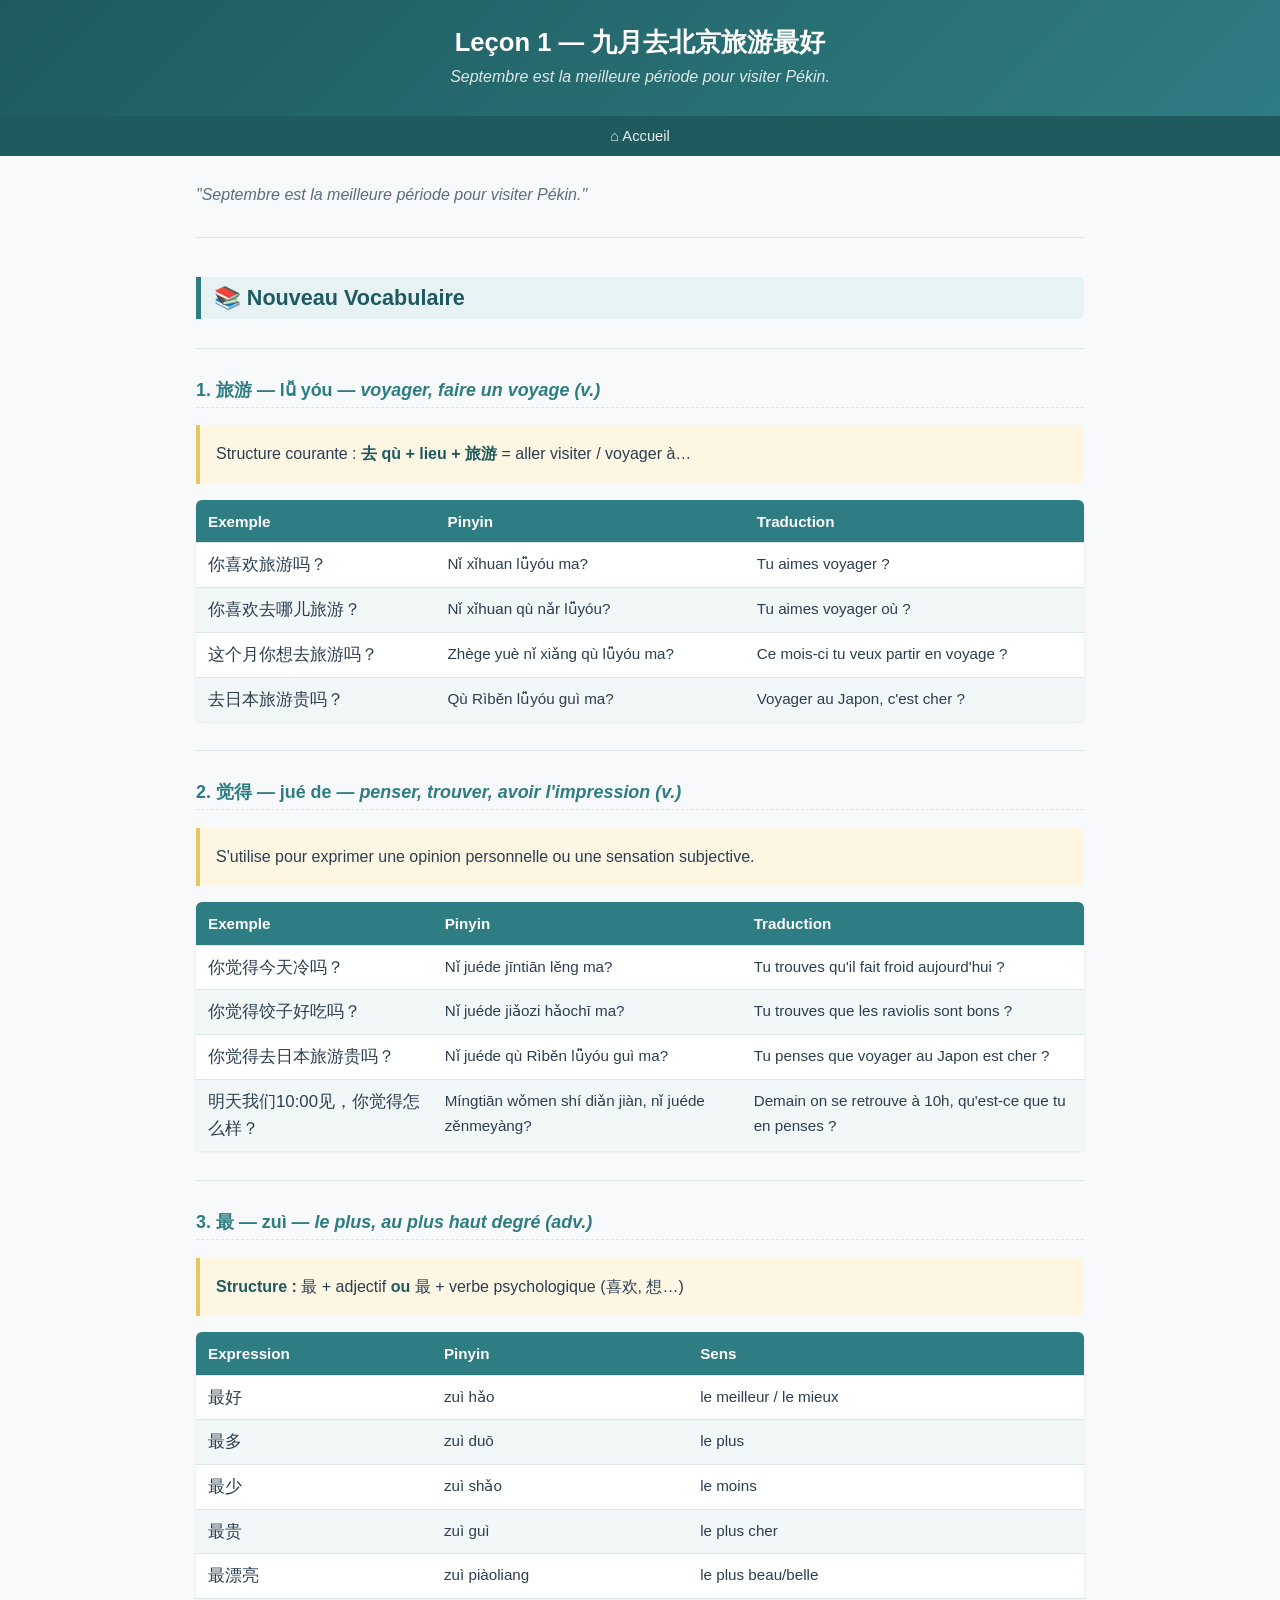
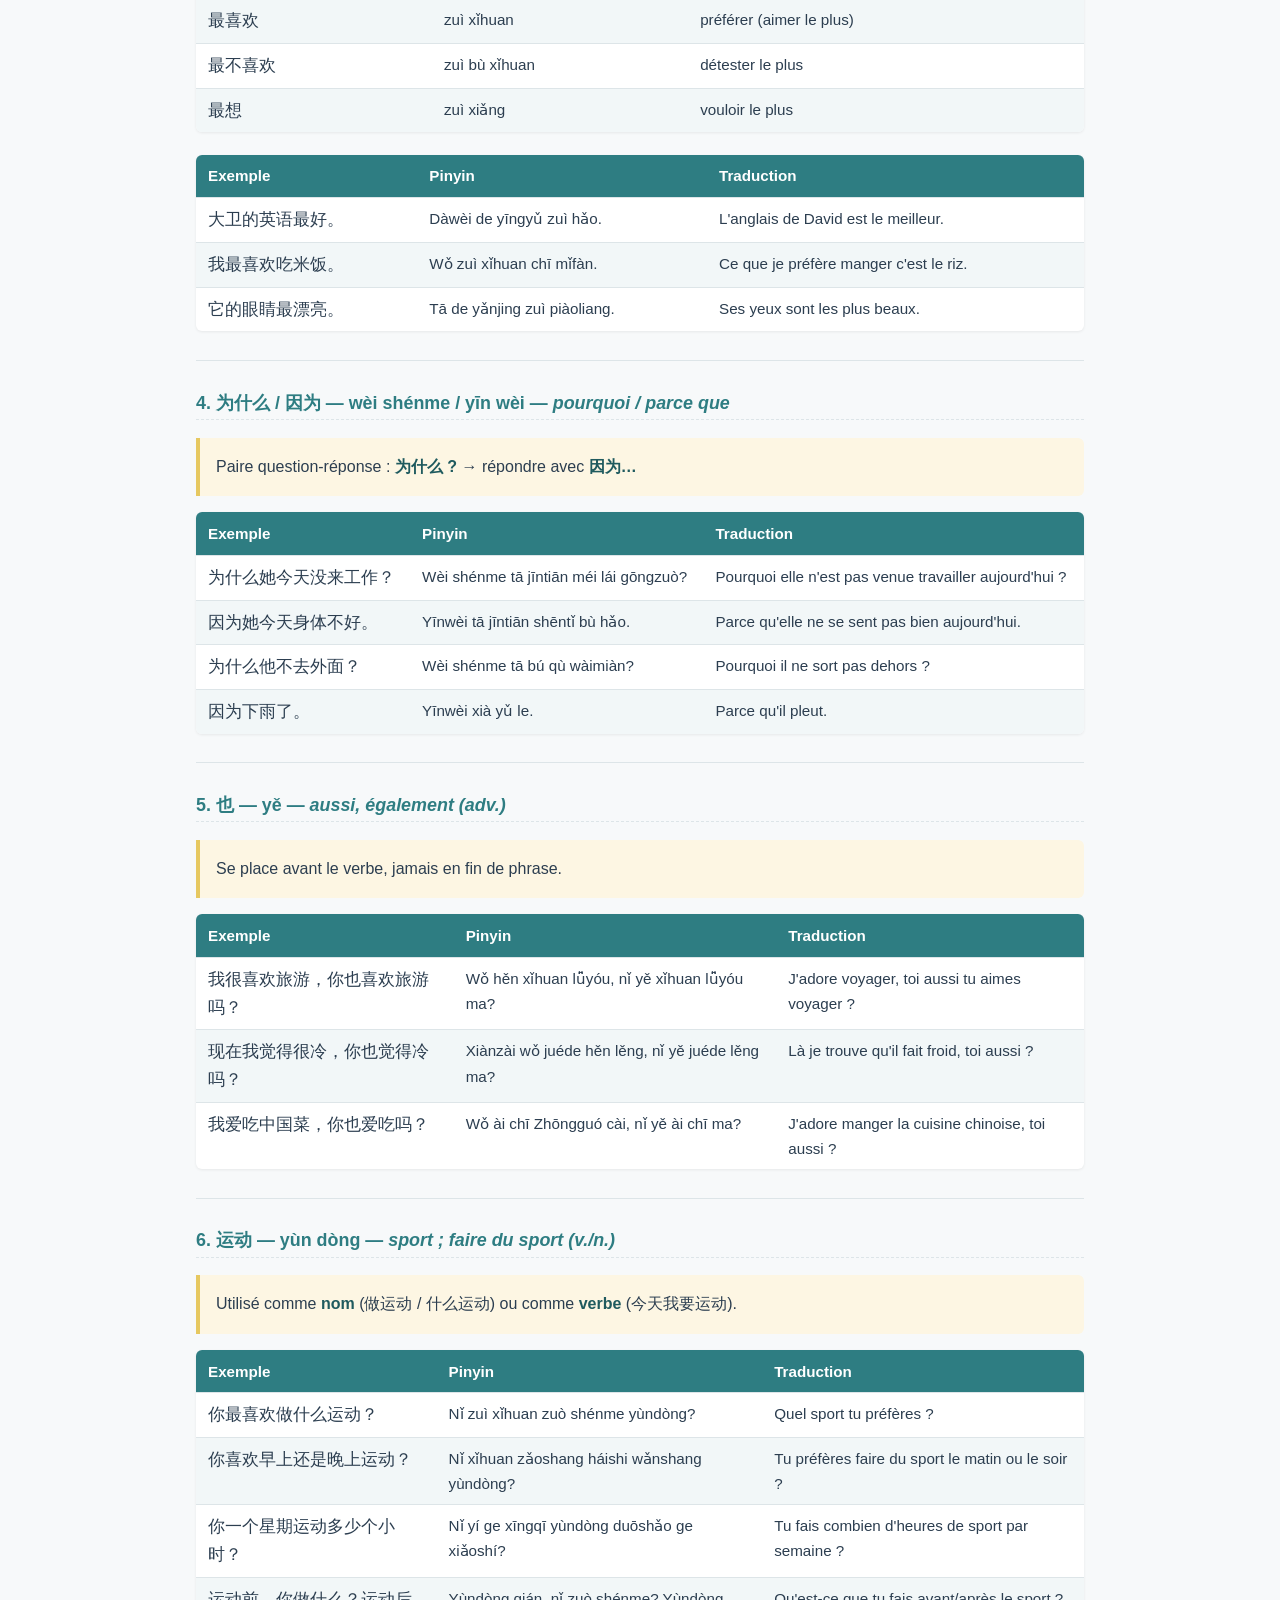
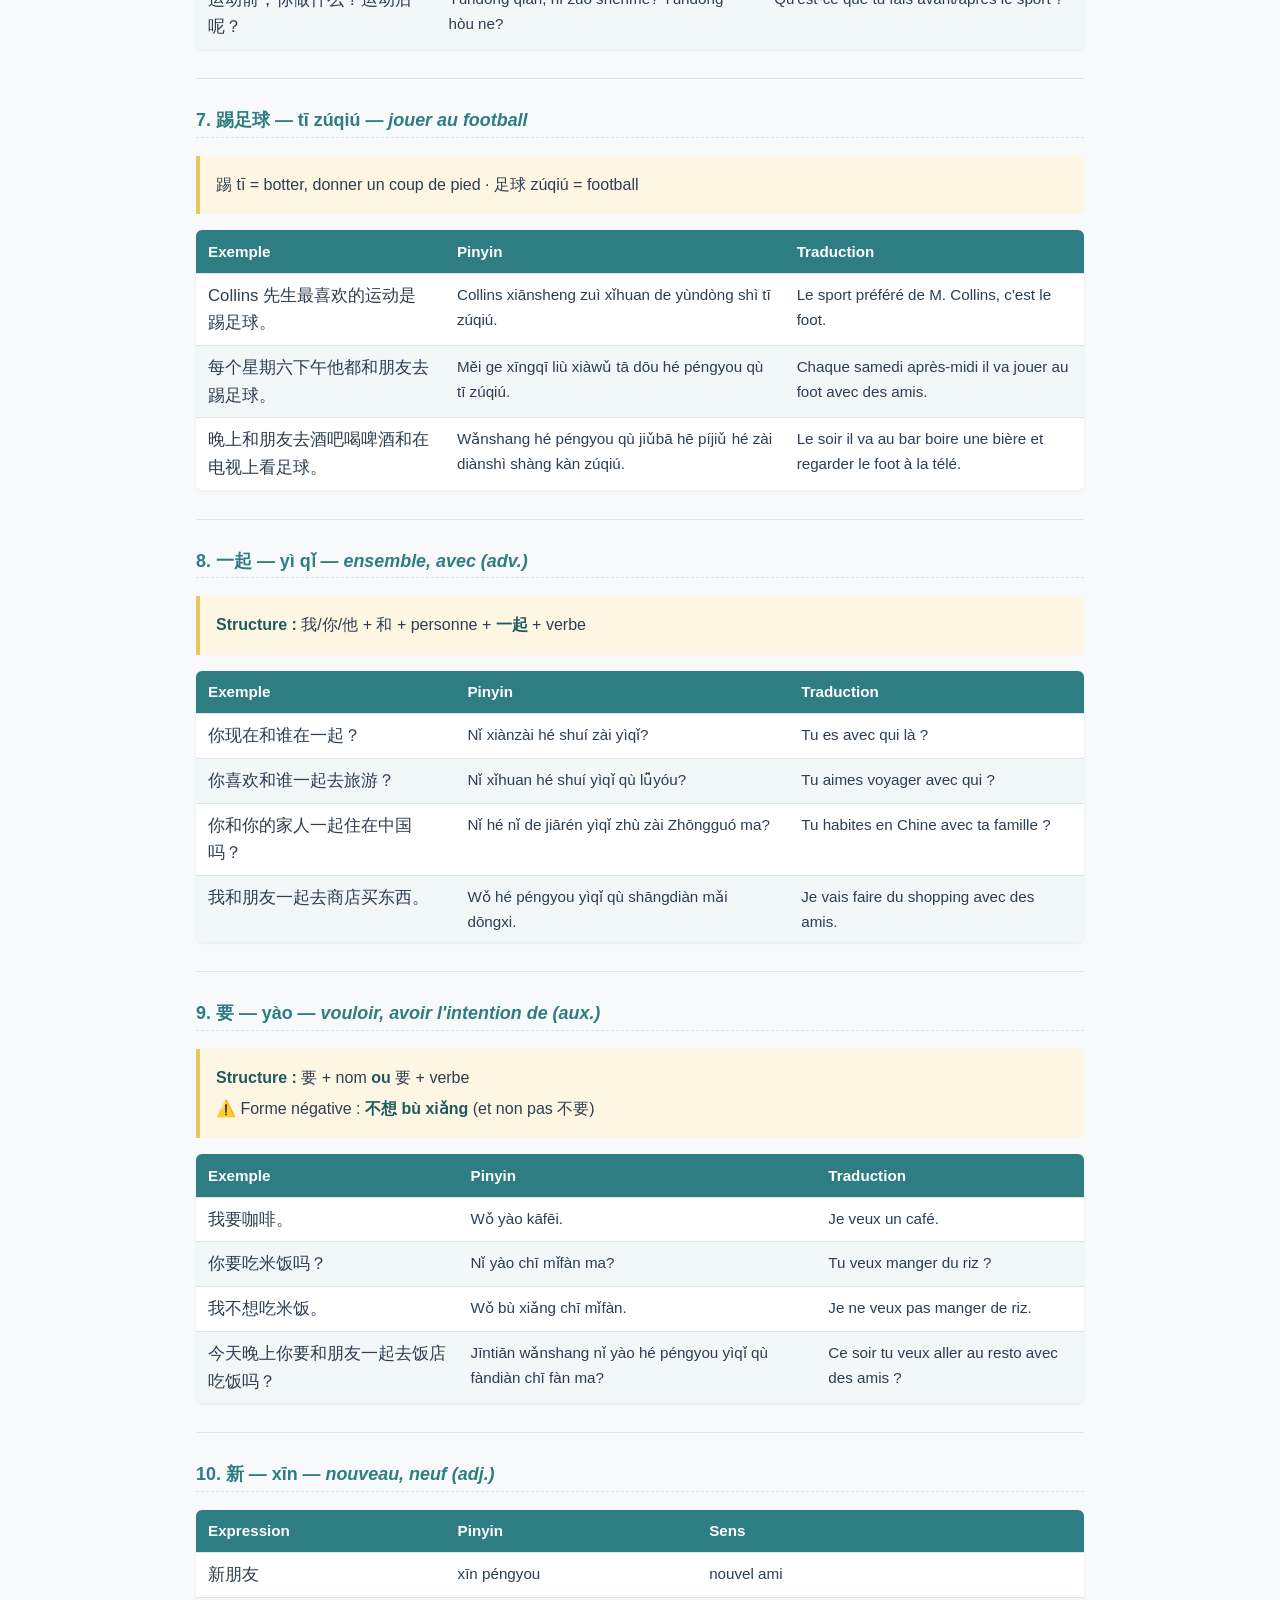
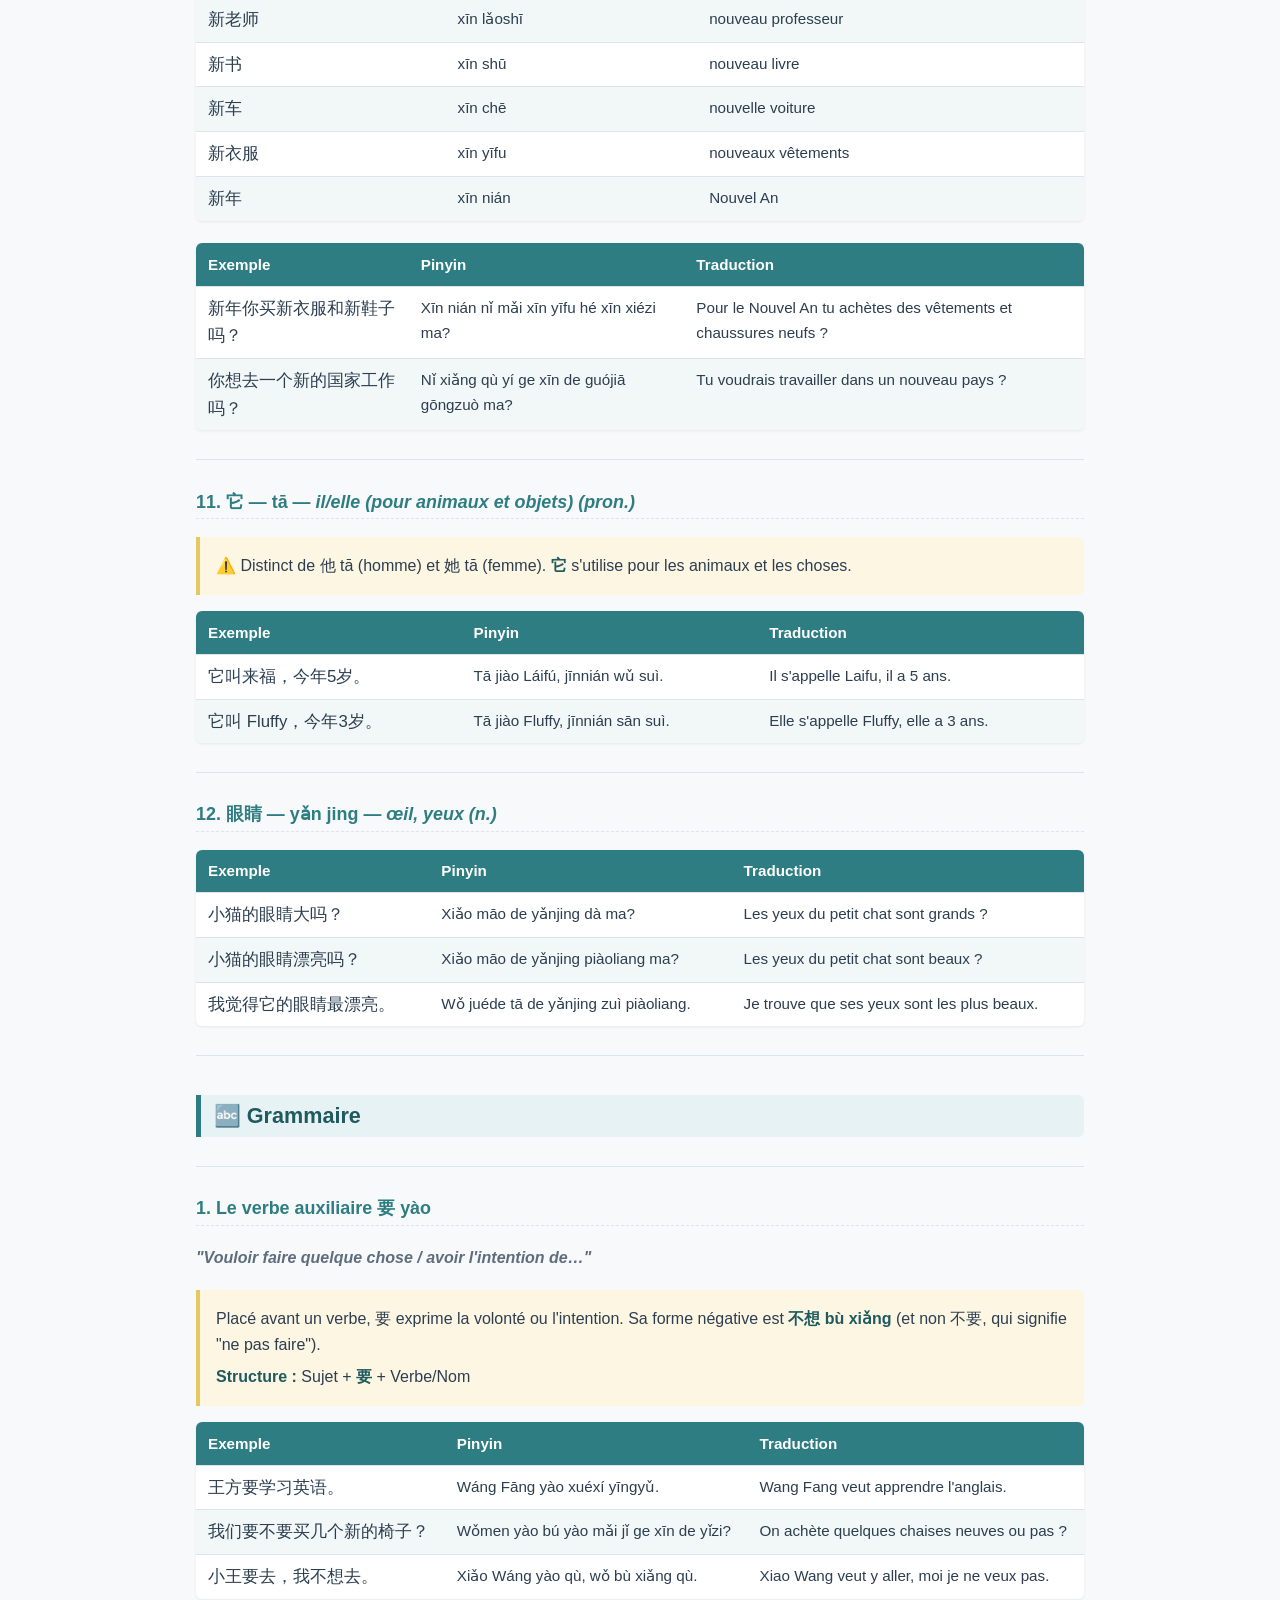
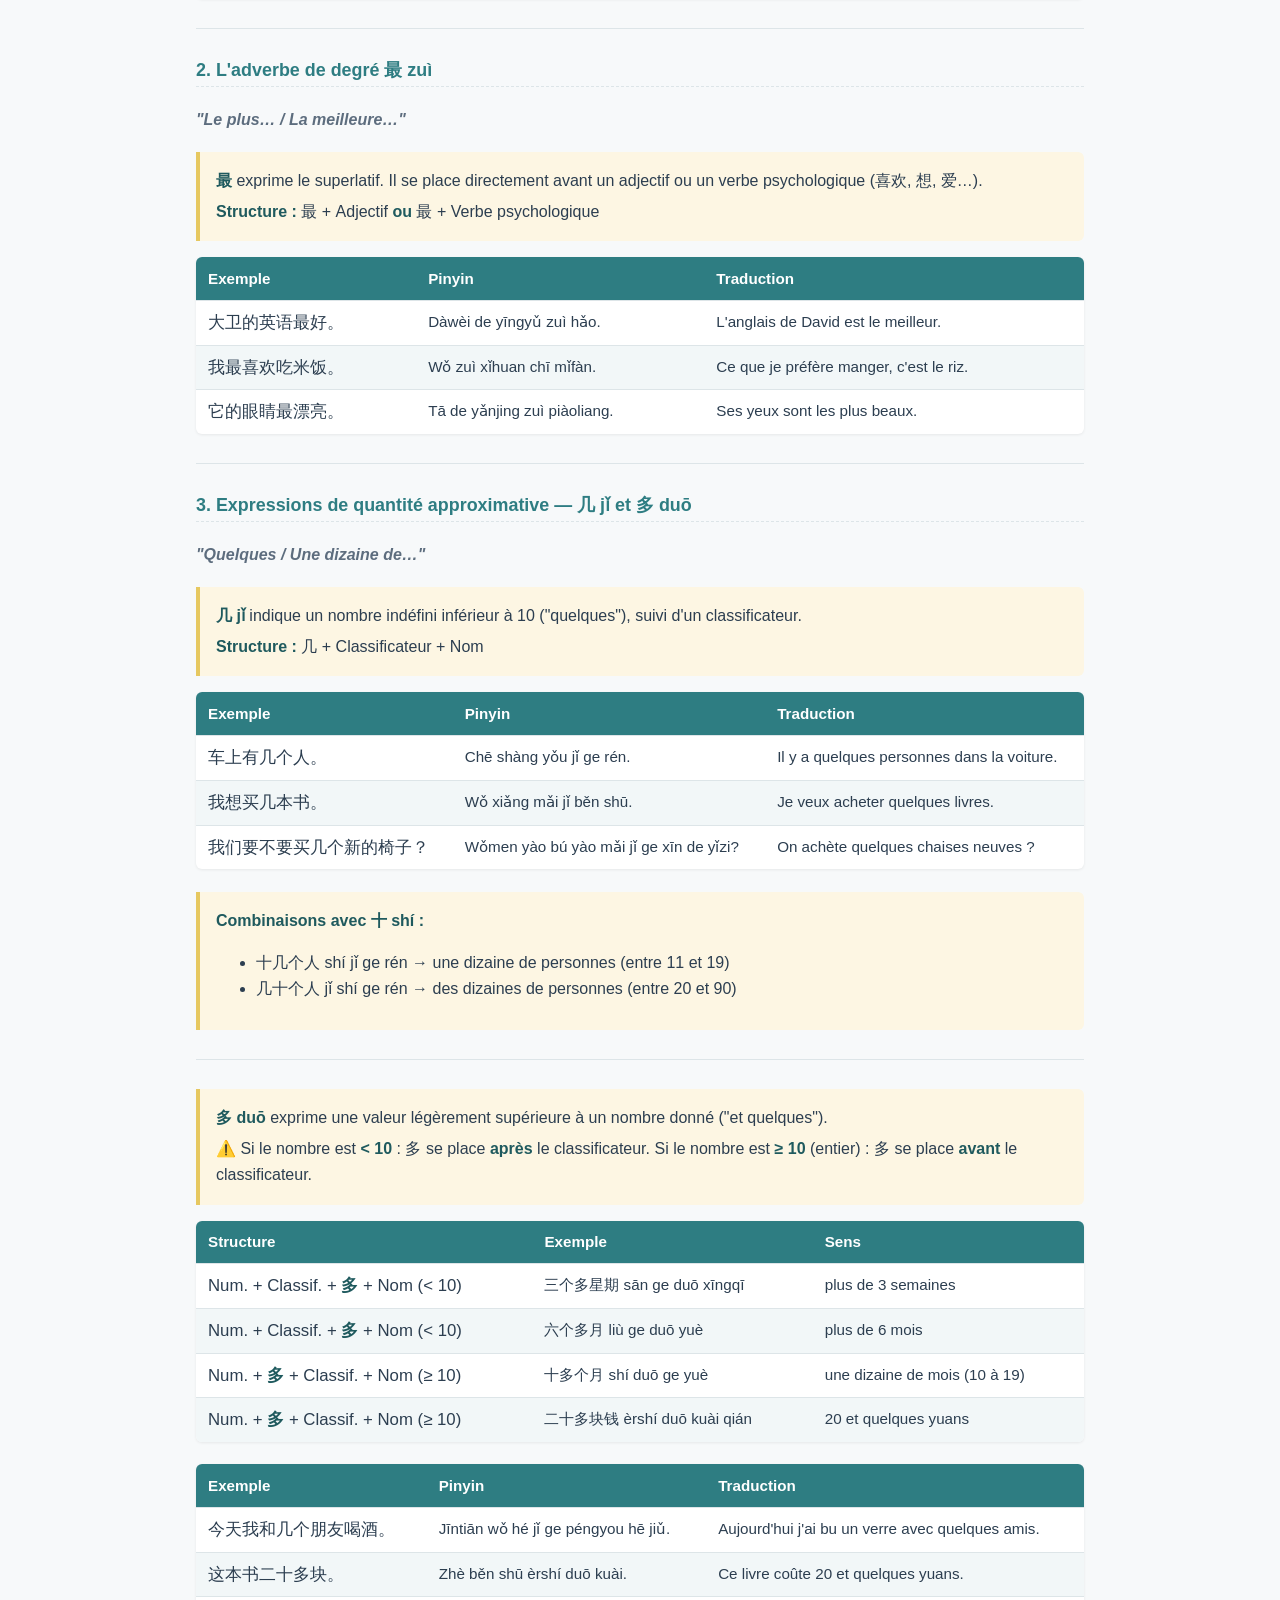
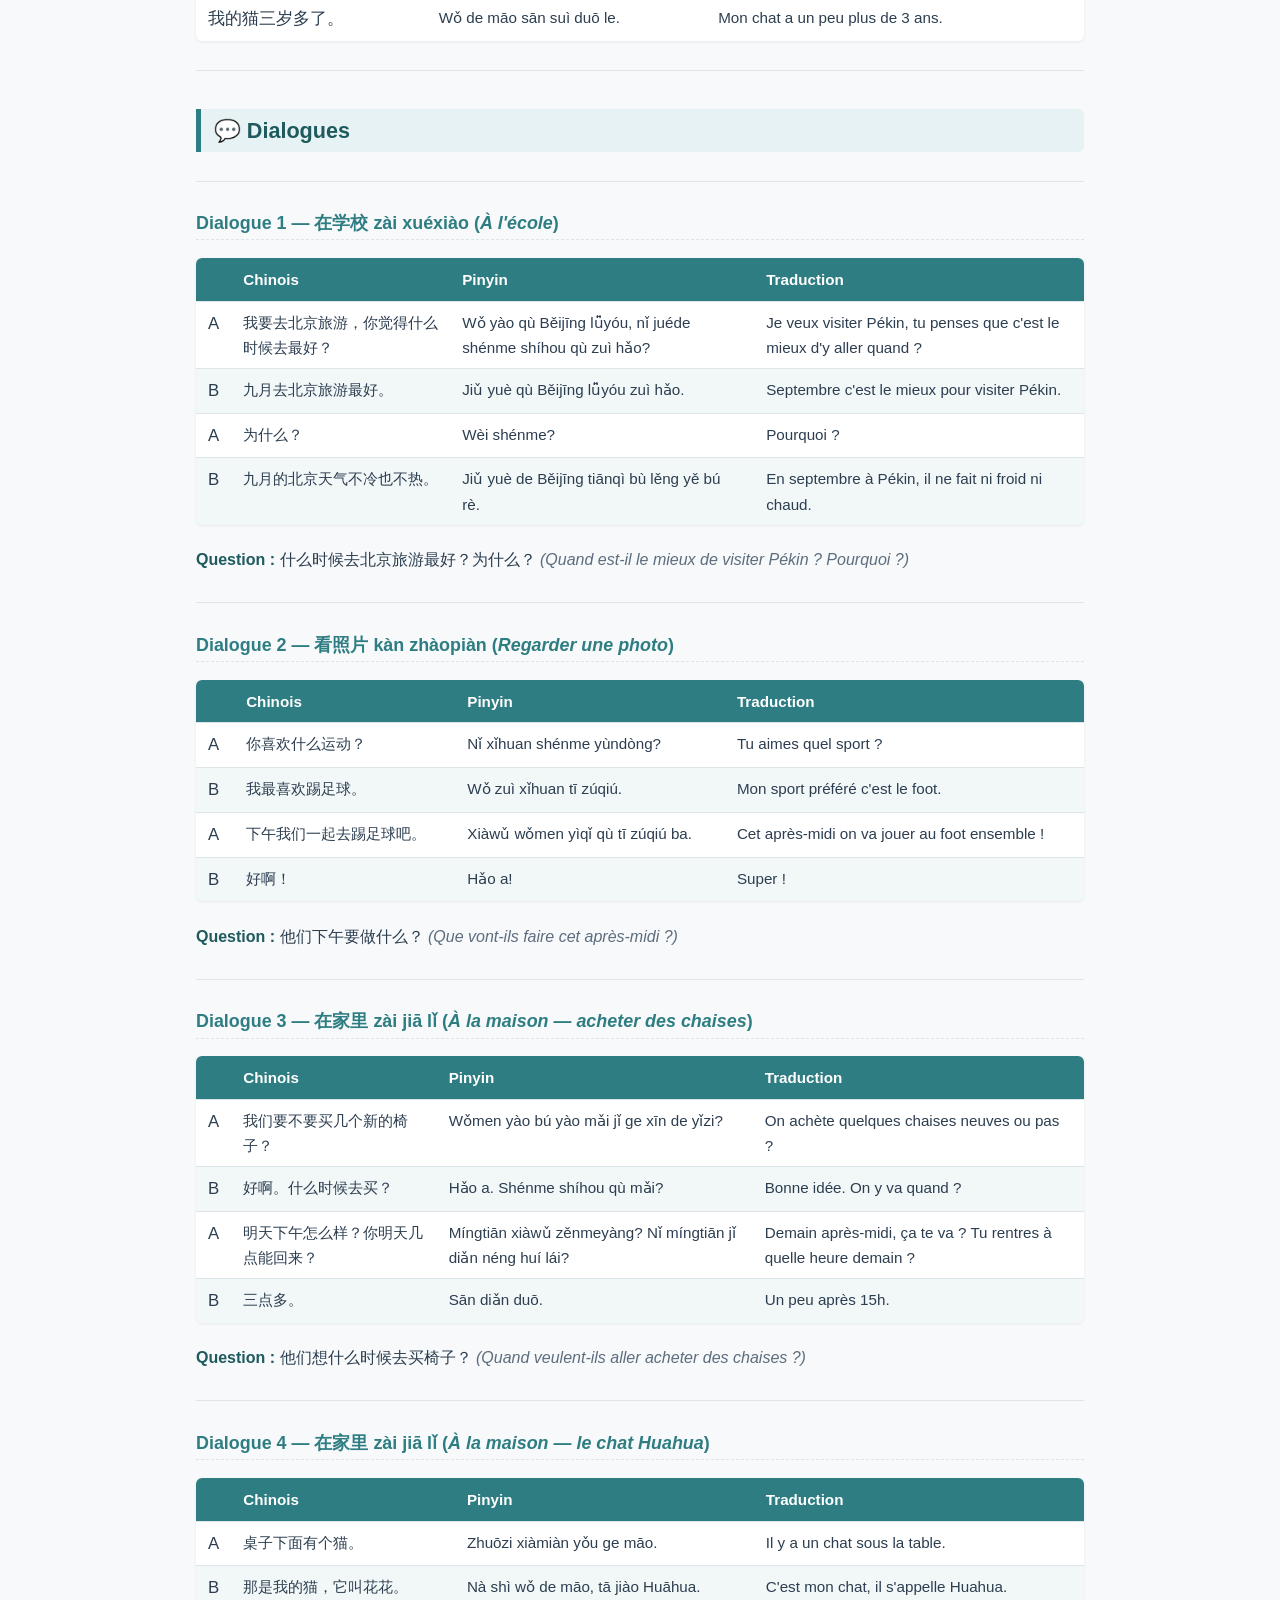
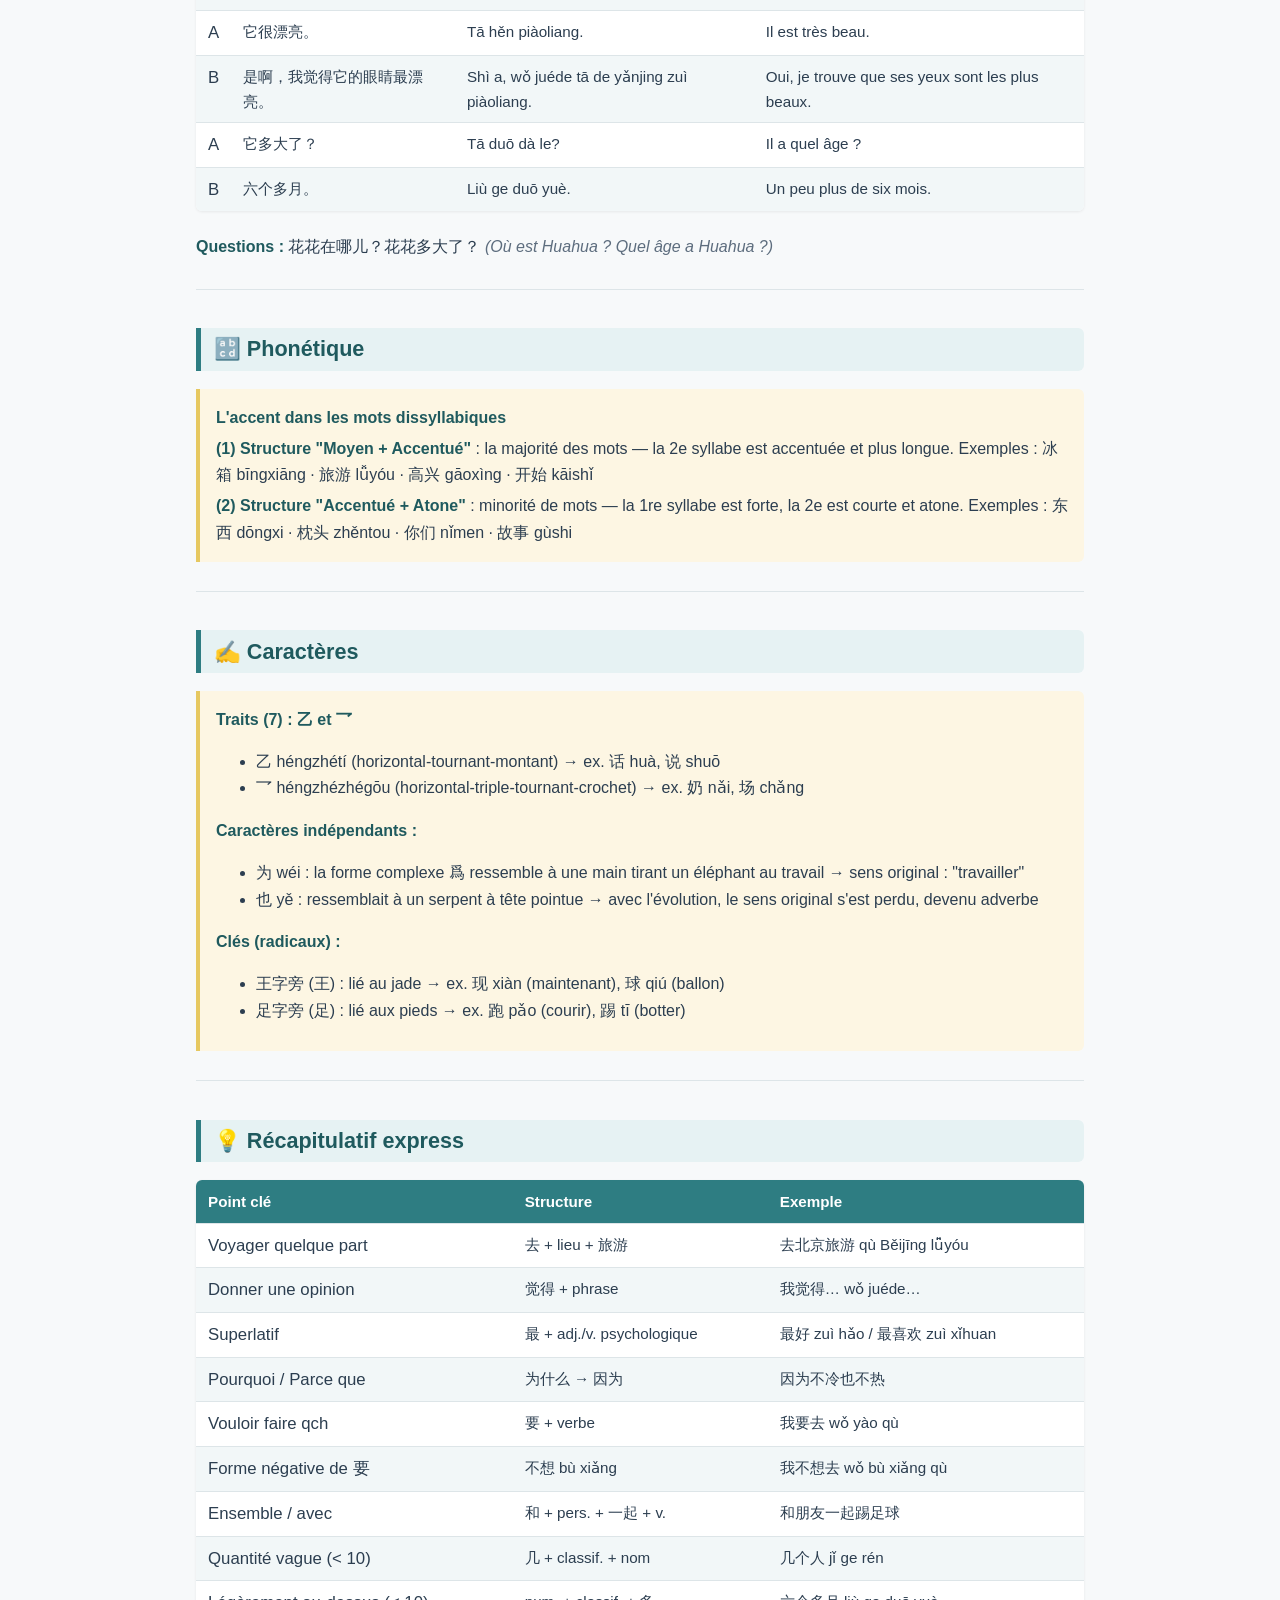
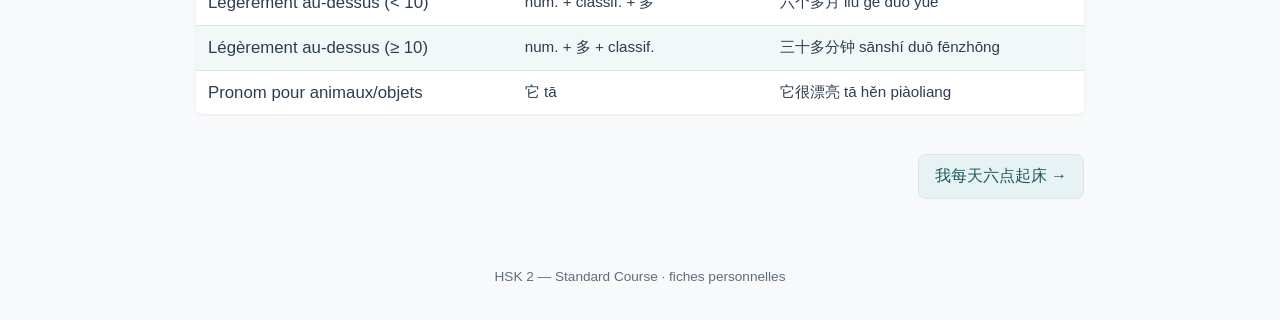
==== lecon-01.html @ a660a716 "Initial commit: HSK2 lessons static site Co-Authored-By: Claude Opus 4.8 <noreply@anthropic.com>" ====
<!DOCTYPE html>
<html lang="fr">
<head>
<meta charset="utf-8">
<meta name="viewport" content="width=device-width, initial-scale=1">
<title>Leçon 1 — 九月去北京旅游最好</title>
<link rel="stylesheet" href="style.css">
</head>
<body>
<header class="site">
  <h1>Leçon 1 — 九月去北京旅游最好</h1>
  <p>Septembre est la meilleure période pour visiter Pékin.</p>
</header>
<nav class="top"><a href="index.html">&#8962; Accueil</a></nav>
<main>
<p><em>"Septembre est la meilleure période pour visiter Pékin."</em></p>
<hr />
<h2>📚 Nouveau Vocabulaire</h2>
<hr />
<h3>1. 旅游 — lǚ yóu — <em>voyager, faire un voyage (v.)</em></h3>
<blockquote>
<p>Structure courante : <strong>去 qù + lieu + 旅游</strong> = aller visiter / voyager à…</p>
</blockquote>
<table>
<thead>
<tr>
<th>Exemple</th>
<th>Pinyin</th>
<th>Traduction</th>
</tr>
</thead>
<tbody>
<tr>
<td>你喜欢旅游吗？</td>
<td>Nǐ xǐhuan lǚyóu ma?</td>
<td>Tu aimes voyager ?</td>
</tr>
<tr>
<td>你喜欢去哪儿旅游？</td>
<td>Nǐ xǐhuan qù nǎr lǚyóu?</td>
<td>Tu aimes voyager où ?</td>
</tr>
<tr>
<td>这个月你想去旅游吗？</td>
<td>Zhège yuè nǐ xiǎng qù lǚyóu ma?</td>
<td>Ce mois-ci tu veux partir en voyage ?</td>
</tr>
<tr>
<td>去日本旅游贵吗？</td>
<td>Qù Rìběn lǚyóu guì ma?</td>
<td>Voyager au Japon, c'est cher ?</td>
</tr>
</tbody>
</table>
<hr />
<h3>2. 觉得 — jué de — <em>penser, trouver, avoir l'impression (v.)</em></h3>
<blockquote>
<p>S'utilise pour exprimer une opinion personnelle ou une sensation subjective.</p>
</blockquote>
<table>
<thead>
<tr>
<th>Exemple</th>
<th>Pinyin</th>
<th>Traduction</th>
</tr>
</thead>
<tbody>
<tr>
<td>你觉得今天冷吗？</td>
<td>Nǐ juéde jīntiān lěng ma?</td>
<td>Tu trouves qu'il fait froid aujourd'hui ?</td>
</tr>
<tr>
<td>你觉得饺子好吃吗？</td>
<td>Nǐ juéde jiǎozi hǎochī ma?</td>
<td>Tu trouves que les raviolis sont bons ?</td>
</tr>
<tr>
<td>你觉得去日本旅游贵吗？</td>
<td>Nǐ juéde qù Rìběn lǚyóu guì ma?</td>
<td>Tu penses que voyager au Japon est cher ?</td>
</tr>
<tr>
<td>明天我们10:00见，你觉得怎么样？</td>
<td>Míngtiān wǒmen shí diǎn jiàn, nǐ juéde zěnmeyàng?</td>
<td>Demain on se retrouve à 10h, qu'est-ce que tu en penses ?</td>
</tr>
</tbody>
</table>
<hr />
<h3>3. 最 — zuì — <em>le plus, au plus haut degré (adv.)</em></h3>
<blockquote>
<p><strong>Structure :</strong> 最 + adjectif <strong>ou</strong> 最 + verbe psychologique (喜欢, 想…)</p>
</blockquote>
<table>
<thead>
<tr>
<th>Expression</th>
<th>Pinyin</th>
<th>Sens</th>
</tr>
</thead>
<tbody>
<tr>
<td>最好</td>
<td>zuì hǎo</td>
<td>le meilleur / le mieux</td>
</tr>
<tr>
<td>最多</td>
<td>zuì duō</td>
<td>le plus</td>
</tr>
<tr>
<td>最少</td>
<td>zuì shǎo</td>
<td>le moins</td>
</tr>
<tr>
<td>最贵</td>
<td>zuì guì</td>
<td>le plus cher</td>
</tr>
<tr>
<td>最漂亮</td>
<td>zuì piàoliang</td>
<td>le plus beau/belle</td>
</tr>
<tr>
<td>最喜欢</td>
<td>zuì xǐhuan</td>
<td>préférer (aimer le plus)</td>
</tr>
<tr>
<td>最不喜欢</td>
<td>zuì bù xǐhuan</td>
<td>détester le plus</td>
</tr>
<tr>
<td>最想</td>
<td>zuì xiǎng</td>
<td>vouloir le plus</td>
</tr>
</tbody>
</table>
<table>
<thead>
<tr>
<th>Exemple</th>
<th>Pinyin</th>
<th>Traduction</th>
</tr>
</thead>
<tbody>
<tr>
<td>大卫的英语最好。</td>
<td>Dàwèi de yīngyǔ zuì hǎo.</td>
<td>L'anglais de David est le meilleur.</td>
</tr>
<tr>
<td>我最喜欢吃米饭。</td>
<td>Wǒ zuì xǐhuan chī mǐfàn.</td>
<td>Ce que je préfère manger c'est le riz.</td>
</tr>
<tr>
<td>它的眼睛最漂亮。</td>
<td>Tā de yǎnjing zuì piàoliang.</td>
<td>Ses yeux sont les plus beaux.</td>
</tr>
</tbody>
</table>
<hr />
<h3>4. 为什么 / 因为 — wèi shénme / yīn wèi — <em>pourquoi / parce que</em></h3>
<blockquote>
<p>Paire question-réponse : <strong>为什么 ?</strong> → répondre avec <strong>因为…</strong></p>
</blockquote>
<table>
<thead>
<tr>
<th>Exemple</th>
<th>Pinyin</th>
<th>Traduction</th>
</tr>
</thead>
<tbody>
<tr>
<td>为什么她今天没来工作？</td>
<td>Wèi shénme tā jīntiān méi lái gōngzuò?</td>
<td>Pourquoi elle n'est pas venue travailler aujourd'hui ?</td>
</tr>
<tr>
<td>因为她今天身体不好。</td>
<td>Yīnwèi tā jīntiān shēntǐ bù hǎo.</td>
<td>Parce qu'elle ne se sent pas bien aujourd'hui.</td>
</tr>
<tr>
<td>为什么他不去外面？</td>
<td>Wèi shénme tā bú qù wàimiàn?</td>
<td>Pourquoi il ne sort pas dehors ?</td>
</tr>
<tr>
<td>因为下雨了。</td>
<td>Yīnwèi xià yǔ le.</td>
<td>Parce qu'il pleut.</td>
</tr>
</tbody>
</table>
<hr />
<h3>5. 也 — yě — <em>aussi, également (adv.)</em></h3>
<blockquote>
<p>Se place avant le verbe, jamais en fin de phrase.</p>
</blockquote>
<table>
<thead>
<tr>
<th>Exemple</th>
<th>Pinyin</th>
<th>Traduction</th>
</tr>
</thead>
<tbody>
<tr>
<td>我很喜欢旅游，你也喜欢旅游吗？</td>
<td>Wǒ hěn xǐhuan lǚyóu, nǐ yě xǐhuan lǚyóu ma?</td>
<td>J'adore voyager, toi aussi tu aimes voyager ?</td>
</tr>
<tr>
<td>现在我觉得很冷，你也觉得冷吗？</td>
<td>Xiànzài wǒ juéde hěn lěng, nǐ yě juéde lěng ma?</td>
<td>Là je trouve qu'il fait froid, toi aussi ?</td>
</tr>
<tr>
<td>我爱吃中国菜，你也爱吃吗？</td>
<td>Wǒ ài chī Zhōngguó cài, nǐ yě ài chī ma?</td>
<td>J'adore manger la cuisine chinoise, toi aussi ?</td>
</tr>
</tbody>
</table>
<hr />
<h3>6. 运动 — yùn dòng — <em>sport ; faire du sport (v./n.)</em></h3>
<blockquote>
<p>Utilisé comme <strong>nom</strong> (做运动 / 什么运动) ou comme <strong>verbe</strong> (今天我要运动).</p>
</blockquote>
<table>
<thead>
<tr>
<th>Exemple</th>
<th>Pinyin</th>
<th>Traduction</th>
</tr>
</thead>
<tbody>
<tr>
<td>你最喜欢做什么运动？</td>
<td>Nǐ zuì xǐhuan zuò shénme yùndòng?</td>
<td>Quel sport tu préfères ?</td>
</tr>
<tr>
<td>你喜欢早上还是晚上运动？</td>
<td>Nǐ xǐhuan zǎoshang háishi wǎnshang yùndòng?</td>
<td>Tu préfères faire du sport le matin ou le soir ?</td>
</tr>
<tr>
<td>你一个星期运动多少个小时？</td>
<td>Nǐ yí ge xīngqī yùndòng duōshǎo ge xiǎoshí?</td>
<td>Tu fais combien d'heures de sport par semaine ?</td>
</tr>
<tr>
<td>运动前，你做什么？运动后呢？</td>
<td>Yùndòng qián, nǐ zuò shénme? Yùndòng hòu ne?</td>
<td>Qu'est-ce que tu fais avant/après le sport ?</td>
</tr>
</tbody>
</table>
<hr />
<h3>7. 踢足球 — tī zúqiú — <em>jouer au football</em></h3>
<blockquote>
<p>踢 tī = botter, donner un coup de pied · 足球 zúqiú = football</p>
</blockquote>
<table>
<thead>
<tr>
<th>Exemple</th>
<th>Pinyin</th>
<th>Traduction</th>
</tr>
</thead>
<tbody>
<tr>
<td>Collins 先生最喜欢的运动是踢足球。</td>
<td>Collins xiānsheng zuì xǐhuan de yùndòng shì tī zúqiú.</td>
<td>Le sport préféré de M. Collins, c'est le foot.</td>
</tr>
<tr>
<td>每个星期六下午他都和朋友去踢足球。</td>
<td>Měi ge xīngqī liù xiàwǔ tā dōu hé péngyou qù tī zúqiú.</td>
<td>Chaque samedi après-midi il va jouer au foot avec des amis.</td>
</tr>
<tr>
<td>晚上和朋友去酒吧喝啤酒和在电视上看足球。</td>
<td>Wǎnshang hé péngyou qù jiǔbā hē píjiǔ hé zài diànshì shàng kàn zúqiú.</td>
<td>Le soir il va au bar boire une bière et regarder le foot à la télé.</td>
</tr>
</tbody>
</table>
<hr />
<h3>8. 一起 — yì qǐ — <em>ensemble, avec (adv.)</em></h3>
<blockquote>
<p><strong>Structure :</strong> 我/你/他 + 和 + personne + <strong>一起</strong> + verbe</p>
</blockquote>
<table>
<thead>
<tr>
<th>Exemple</th>
<th>Pinyin</th>
<th>Traduction</th>
</tr>
</thead>
<tbody>
<tr>
<td>你现在和谁在一起？</td>
<td>Nǐ xiànzài hé shuí zài yìqǐ?</td>
<td>Tu es avec qui là ?</td>
</tr>
<tr>
<td>你喜欢和谁一起去旅游？</td>
<td>Nǐ xǐhuan hé shuí yìqǐ qù lǚyóu?</td>
<td>Tu aimes voyager avec qui ?</td>
</tr>
<tr>
<td>你和你的家人一起住在中国吗？</td>
<td>Nǐ hé nǐ de jiārén yìqǐ zhù zài Zhōngguó ma?</td>
<td>Tu habites en Chine avec ta famille ?</td>
</tr>
<tr>
<td>我和朋友一起去商店买东西。</td>
<td>Wǒ hé péngyou yìqǐ qù shāngdiàn mǎi dōngxi.</td>
<td>Je vais faire du shopping avec des amis.</td>
</tr>
</tbody>
</table>
<hr />
<h3>9. 要 — yào — <em>vouloir, avoir l'intention de (aux.)</em></h3>
<blockquote>
<p><strong>Structure :</strong> 要 + nom <strong>ou</strong> 要 + verbe</p>
<p>⚠️ Forme négative : <strong>不想 bù xiǎng</strong> (et non pas 不要)</p>
</blockquote>
<table>
<thead>
<tr>
<th>Exemple</th>
<th>Pinyin</th>
<th>Traduction</th>
</tr>
</thead>
<tbody>
<tr>
<td>我要咖啡。</td>
<td>Wǒ yào kāfēi.</td>
<td>Je veux un café.</td>
</tr>
<tr>
<td>你要吃米饭吗？</td>
<td>Nǐ yào chī mǐfàn ma?</td>
<td>Tu veux manger du riz ?</td>
</tr>
<tr>
<td>我不想吃米饭。</td>
<td>Wǒ bù xiǎng chī mǐfàn.</td>
<td>Je ne veux pas manger de riz.</td>
</tr>
<tr>
<td>今天晚上你要和朋友一起去饭店吃饭吗？</td>
<td>Jīntiān wǎnshang nǐ yào hé péngyou yìqǐ qù fàndiàn chī fàn ma?</td>
<td>Ce soir tu veux aller au resto avec des amis ?</td>
</tr>
</tbody>
</table>
<hr />
<h3>10. 新 — xīn — <em>nouveau, neuf (adj.)</em></h3>
<table>
<thead>
<tr>
<th>Expression</th>
<th>Pinyin</th>
<th>Sens</th>
</tr>
</thead>
<tbody>
<tr>
<td>新朋友</td>
<td>xīn péngyou</td>
<td>nouvel ami</td>
</tr>
<tr>
<td>新老师</td>
<td>xīn lǎoshī</td>
<td>nouveau professeur</td>
</tr>
<tr>
<td>新书</td>
<td>xīn shū</td>
<td>nouveau livre</td>
</tr>
<tr>
<td>新车</td>
<td>xīn chē</td>
<td>nouvelle voiture</td>
</tr>
<tr>
<td>新衣服</td>
<td>xīn yīfu</td>
<td>nouveaux vêtements</td>
</tr>
<tr>
<td>新年</td>
<td>xīn nián</td>
<td>Nouvel An</td>
</tr>
</tbody>
</table>
<table>
<thead>
<tr>
<th>Exemple</th>
<th>Pinyin</th>
<th>Traduction</th>
</tr>
</thead>
<tbody>
<tr>
<td>新年你买新衣服和新鞋子吗？</td>
<td>Xīn nián nǐ mǎi xīn yīfu hé xīn xiézi ma?</td>
<td>Pour le Nouvel An tu achètes des vêtements et chaussures neufs ?</td>
</tr>
<tr>
<td>你想去一个新的国家工作吗？</td>
<td>Nǐ xiǎng qù yí ge xīn de guójiā gōngzuò ma?</td>
<td>Tu voudrais travailler dans un nouveau pays ?</td>
</tr>
</tbody>
</table>
<hr />
<h3>11. 它 — tā — <em>il/elle (pour animaux et objets) (pron.)</em></h3>
<blockquote>
<p>⚠️ Distinct de 他 tā (homme) et 她 tā (femme). <strong>它</strong> s'utilise pour les animaux et les choses.</p>
</blockquote>
<table>
<thead>
<tr>
<th>Exemple</th>
<th>Pinyin</th>
<th>Traduction</th>
</tr>
</thead>
<tbody>
<tr>
<td>它叫来福，今年5岁。</td>
<td>Tā jiào Láifú, jīnnián wǔ suì.</td>
<td>Il s'appelle Laifu, il a 5 ans.</td>
</tr>
<tr>
<td>它叫 Fluffy，今年3岁。</td>
<td>Tā jiào Fluffy, jīnnián sān suì.</td>
<td>Elle s'appelle Fluffy, elle a 3 ans.</td>
</tr>
</tbody>
</table>
<hr />
<h3>12. 眼睛 — yǎn jing — <em>œil, yeux (n.)</em></h3>
<table>
<thead>
<tr>
<th>Exemple</th>
<th>Pinyin</th>
<th>Traduction</th>
</tr>
</thead>
<tbody>
<tr>
<td>小猫的眼睛大吗？</td>
<td>Xiǎo māo de yǎnjing dà ma?</td>
<td>Les yeux du petit chat sont grands ?</td>
</tr>
<tr>
<td>小猫的眼睛漂亮吗？</td>
<td>Xiǎo māo de yǎnjing piàoliang ma?</td>
<td>Les yeux du petit chat sont beaux ?</td>
</tr>
<tr>
<td>我觉得它的眼睛最漂亮。</td>
<td>Wǒ juéde tā de yǎnjing zuì piàoliang.</td>
<td>Je trouve que ses yeux sont les plus beaux.</td>
</tr>
</tbody>
</table>
<hr />
<h2>🔤 Grammaire</h2>
<hr />
<h3>1. Le verbe auxiliaire 要 yào</h3>
<h4><em>"Vouloir faire quelque chose / avoir l'intention de…"</em></h4>
<blockquote>
<p>Placé avant un verbe, 要 exprime la volonté ou l'intention. Sa forme négative est <strong>不想 bù xiǎng</strong> (et non 不要, qui signifie "ne pas faire").</p>
<p><strong>Structure :</strong> Sujet + <strong>要</strong> + Verbe/Nom</p>
</blockquote>
<table>
<thead>
<tr>
<th>Exemple</th>
<th>Pinyin</th>
<th>Traduction</th>
</tr>
</thead>
<tbody>
<tr>
<td>王方要学习英语。</td>
<td>Wáng Fāng yào xuéxí yīngyǔ.</td>
<td>Wang Fang veut apprendre l'anglais.</td>
</tr>
<tr>
<td>我们要不要买几个新的椅子？</td>
<td>Wǒmen yào bú yào mǎi jǐ ge xīn de yǐzi?</td>
<td>On achète quelques chaises neuves ou pas ?</td>
</tr>
<tr>
<td>小王要去，我不想去。</td>
<td>Xiǎo Wáng yào qù, wǒ bù xiǎng qù.</td>
<td>Xiao Wang veut y aller, moi je ne veux pas.</td>
</tr>
</tbody>
</table>
<hr />
<h3>2. L'adverbe de degré 最 zuì</h3>
<h4><em>"Le plus… / La meilleure…"</em></h4>
<blockquote>
<p><strong>最</strong> exprime le superlatif. Il se place directement avant un adjectif ou un verbe psychologique (喜欢, 想, 爱…).</p>
<p><strong>Structure :</strong> 最 + Adjectif <strong>ou</strong> 最 + Verbe psychologique</p>
</blockquote>
<table>
<thead>
<tr>
<th>Exemple</th>
<th>Pinyin</th>
<th>Traduction</th>
</tr>
</thead>
<tbody>
<tr>
<td>大卫的英语最好。</td>
<td>Dàwèi de yīngyǔ zuì hǎo.</td>
<td>L'anglais de David est le meilleur.</td>
</tr>
<tr>
<td>我最喜欢吃米饭。</td>
<td>Wǒ zuì xǐhuan chī mǐfàn.</td>
<td>Ce que je préfère manger, c'est le riz.</td>
</tr>
<tr>
<td>它的眼睛最漂亮。</td>
<td>Tā de yǎnjing zuì piàoliang.</td>
<td>Ses yeux sont les plus beaux.</td>
</tr>
</tbody>
</table>
<hr />
<h3>3. Expressions de quantité approximative — 几 jǐ et 多 duō</h3>
<h4><em>"Quelques / Une dizaine de…"</em></h4>
<blockquote>
<p><strong>几 jǐ</strong> indique un nombre indéfini inférieur à 10 ("quelques"), suivi d'un classificateur.</p>
<p><strong>Structure :</strong> 几 + Classificateur + Nom</p>
</blockquote>
<table>
<thead>
<tr>
<th>Exemple</th>
<th>Pinyin</th>
<th>Traduction</th>
</tr>
</thead>
<tbody>
<tr>
<td>车上有几个人。</td>
<td>Chē shàng yǒu jǐ ge rén.</td>
<td>Il y a quelques personnes dans la voiture.</td>
</tr>
<tr>
<td>我想买几本书。</td>
<td>Wǒ xiǎng mǎi jǐ běn shū.</td>
<td>Je veux acheter quelques livres.</td>
</tr>
<tr>
<td>我们要不要买几个新的椅子？</td>
<td>Wǒmen yào bú yào mǎi jǐ ge xīn de yǐzi?</td>
<td>On achète quelques chaises neuves ?</td>
</tr>
</tbody>
</table>
<blockquote>
<p><strong>Combinaisons avec 十 shí :</strong></p>
<ul>
<li>十几个人 shí jǐ ge rén → une dizaine de personnes (entre 11 et 19)</li>
<li>几十个人 jǐ shí ge rén → des dizaines de personnes (entre 20 et 90)</li>
</ul>
</blockquote>
<hr />
<blockquote>
<p><strong>多 duō</strong> exprime une valeur légèrement supérieure à un nombre donné ("et quelques").</p>
<p>⚠️ Si le nombre est <strong>&lt; 10</strong> : 多 se place <strong>après</strong> le classificateur. Si le nombre est <strong>≥ 10</strong> (entier) : 多 se place <strong>avant</strong> le classificateur.</p>
</blockquote>
<table>
<thead>
<tr>
<th>Structure</th>
<th>Exemple</th>
<th>Sens</th>
</tr>
</thead>
<tbody>
<tr>
<td>Num. + Classif. + <strong>多</strong> + Nom (&lt; 10)</td>
<td>三个多星期 sān ge duō xīngqī</td>
<td>plus de 3 semaines</td>
</tr>
<tr>
<td>Num. + Classif. + <strong>多</strong> + Nom (&lt; 10)</td>
<td>六个多月 liù ge duō yuè</td>
<td>plus de 6 mois</td>
</tr>
<tr>
<td>Num. + <strong>多</strong> + Classif. + Nom (≥ 10)</td>
<td>十多个月 shí duō ge yuè</td>
<td>une dizaine de mois (10 à 19)</td>
</tr>
<tr>
<td>Num. + <strong>多</strong> + Classif. + Nom (≥ 10)</td>
<td>二十多块钱 èrshí duō kuài qián</td>
<td>20 et quelques yuans</td>
</tr>
</tbody>
</table>
<table>
<thead>
<tr>
<th>Exemple</th>
<th>Pinyin</th>
<th>Traduction</th>
</tr>
</thead>
<tbody>
<tr>
<td>今天我和几个朋友喝酒。</td>
<td>Jīntiān wǒ hé jǐ ge péngyou hē jiǔ.</td>
<td>Aujourd'hui j'ai bu un verre avec quelques amis.</td>
</tr>
<tr>
<td>这本书二十多块。</td>
<td>Zhè běn shū èrshí duō kuài.</td>
<td>Ce livre coûte 20 et quelques yuans.</td>
</tr>
<tr>
<td>我的猫三岁多了。</td>
<td>Wǒ de māo sān suì duō le.</td>
<td>Mon chat a un peu plus de 3 ans.</td>
</tr>
</tbody>
</table>
<hr />
<h2>💬 Dialogues</h2>
<hr />
<h3>Dialogue 1 — 在学校 zài xuéxiào (<em>À l'école</em>)</h3>
<table>
<thead>
<tr>
<th></th>
<th>Chinois</th>
<th>Pinyin</th>
<th>Traduction</th>
</tr>
</thead>
<tbody>
<tr>
<td>A</td>
<td>我要去北京旅游，你觉得什么时候去最好？</td>
<td>Wǒ yào qù Běijīng lǚyóu, nǐ juéde shénme shíhou qù zuì hǎo?</td>
<td>Je veux visiter Pékin, tu penses que c'est le mieux d'y aller quand ?</td>
</tr>
<tr>
<td>B</td>
<td>九月去北京旅游最好。</td>
<td>Jiǔ yuè qù Běijīng lǚyóu zuì hǎo.</td>
<td>Septembre c'est le mieux pour visiter Pékin.</td>
</tr>
<tr>
<td>A</td>
<td>为什么？</td>
<td>Wèi shénme?</td>
<td>Pourquoi ?</td>
</tr>
<tr>
<td>B</td>
<td>九月的北京天气不冷也不热。</td>
<td>Jiǔ yuè de Běijīng tiānqì bù lěng yě bú rè.</td>
<td>En septembre à Pékin, il ne fait ni froid ni chaud.</td>
</tr>
</tbody>
</table>
<p><strong>Question :</strong> 什么时候去北京旅游最好？为什么？ <em>(Quand est-il le mieux de visiter Pékin ? Pourquoi ?)</em></p>
<hr />
<h3>Dialogue 2 — 看照片 kàn zhàopiàn (<em>Regarder une photo</em>)</h3>
<table>
<thead>
<tr>
<th></th>
<th>Chinois</th>
<th>Pinyin</th>
<th>Traduction</th>
</tr>
</thead>
<tbody>
<tr>
<td>A</td>
<td>你喜欢什么运动？</td>
<td>Nǐ xǐhuan shénme yùndòng?</td>
<td>Tu aimes quel sport ?</td>
</tr>
<tr>
<td>B</td>
<td>我最喜欢踢足球。</td>
<td>Wǒ zuì xǐhuan tī zúqiú.</td>
<td>Mon sport préféré c'est le foot.</td>
</tr>
<tr>
<td>A</td>
<td>下午我们一起去踢足球吧。</td>
<td>Xiàwǔ wǒmen yìqǐ qù tī zúqiú ba.</td>
<td>Cet après-midi on va jouer au foot ensemble !</td>
</tr>
<tr>
<td>B</td>
<td>好啊！</td>
<td>Hǎo a!</td>
<td>Super !</td>
</tr>
</tbody>
</table>
<p><strong>Question :</strong> 他们下午要做什么？ <em>(Que vont-ils faire cet après-midi ?)</em></p>
<hr />
<h3>Dialogue 3 — 在家里 zài jiā lǐ (<em>À la maison — acheter des chaises</em>)</h3>
<table>
<thead>
<tr>
<th></th>
<th>Chinois</th>
<th>Pinyin</th>
<th>Traduction</th>
</tr>
</thead>
<tbody>
<tr>
<td>A</td>
<td>我们要不要买几个新的椅子？</td>
<td>Wǒmen yào bú yào mǎi jǐ ge xīn de yǐzi?</td>
<td>On achète quelques chaises neuves ou pas ?</td>
</tr>
<tr>
<td>B</td>
<td>好啊。什么时候去买？</td>
<td>Hǎo a. Shénme shíhou qù mǎi?</td>
<td>Bonne idée. On y va quand ?</td>
</tr>
<tr>
<td>A</td>
<td>明天下午怎么样？你明天几点能回来？</td>
<td>Míngtiān xiàwǔ zěnmeyàng? Nǐ míngtiān jǐ diǎn néng huí lái?</td>
<td>Demain après-midi, ça te va ? Tu rentres à quelle heure demain ?</td>
</tr>
<tr>
<td>B</td>
<td>三点多。</td>
<td>Sān diǎn duō.</td>
<td>Un peu après 15h.</td>
</tr>
</tbody>
</table>
<p><strong>Question :</strong> 他们想什么时候去买椅子？ <em>(Quand veulent-ils aller acheter des chaises ?)</em></p>
<hr />
<h3>Dialogue 4 — 在家里 zài jiā lǐ (<em>À la maison — le chat Huahua</em>)</h3>
<table>
<thead>
<tr>
<th></th>
<th>Chinois</th>
<th>Pinyin</th>
<th>Traduction</th>
</tr>
</thead>
<tbody>
<tr>
<td>A</td>
<td>桌子下面有个猫。</td>
<td>Zhuōzi xiàmiàn yǒu ge māo.</td>
<td>Il y a un chat sous la table.</td>
</tr>
<tr>
<td>B</td>
<td>那是我的猫，它叫花花。</td>
<td>Nà shì wǒ de māo, tā jiào Huāhua.</td>
<td>C'est mon chat, il s'appelle Huahua.</td>
</tr>
<tr>
<td>A</td>
<td>它很漂亮。</td>
<td>Tā hěn piàoliang.</td>
<td>Il est très beau.</td>
</tr>
<tr>
<td>B</td>
<td>是啊，我觉得它的眼睛最漂亮。</td>
<td>Shì a, wǒ juéde tā de yǎnjing zuì piàoliang.</td>
<td>Oui, je trouve que ses yeux sont les plus beaux.</td>
</tr>
<tr>
<td>A</td>
<td>它多大了？</td>
<td>Tā duō dà le?</td>
<td>Il a quel âge ?</td>
</tr>
<tr>
<td>B</td>
<td>六个多月。</td>
<td>Liù ge duō yuè.</td>
<td>Un peu plus de six mois.</td>
</tr>
</tbody>
</table>
<p><strong>Questions :</strong> 花花在哪儿？花花多大了？ <em>(Où est Huahua ? Quel âge a Huahua ?)</em></p>
<hr />
<h2>🔡 Phonétique</h2>
<blockquote>
<p><strong>L'accent dans les mots dissyllabiques</strong></p>
<p><strong>(1) Structure "Moyen + Accentué"</strong> : la majorité des mots — la 2e syllabe est accentuée et plus longue. Exemples : 冰箱 bīngxiāng · 旅游 lǚyóu · 高兴 gāoxìng · 开始 kāishǐ</p>
<p><strong>(2) Structure "Accentué + Atone"</strong> : minorité de mots — la 1re syllabe est forte, la 2e est courte et atone. Exemples : 东西 dōngxi · 枕头 zhěntou · 你们 nǐmen · 故事 gùshi</p>
</blockquote>
<hr />
<h2>✍️ Caractères</h2>
<blockquote>
<p><strong>Traits (7) : 乙 et 乛</strong></p>
<ul>
<li>乙 héngzhétí (horizontal-tournant-montant) → ex. 话 huà, 说 shuō</li>
<li>乛 héngzhézhégōu (horizontal-triple-tournant-crochet) → ex. 奶 nǎi, 场 chǎng</li>
</ul>
<p><strong>Caractères indépendants :</strong></p>
<ul>
<li>为 wéi : la forme complexe 爲 ressemble à une main tirant un éléphant au travail → sens original : "travailler"</li>
<li>也 yě : ressemblait à un serpent à tête pointue → avec l'évolution, le sens original s'est perdu, devenu adverbe</li>
</ul>
<p><strong>Clés (radicaux) :</strong></p>
<ul>
<li>王字旁 (王) : lié au jade → ex. 现 xiàn (maintenant), 球 qiú (ballon)</li>
<li>足字旁 (足) : lié aux pieds → ex. 跑 pǎo (courir), 踢 tī (botter)</li>
</ul>
</blockquote>
<hr />
<h2>💡 Récapitulatif express</h2>
<table>
<thead>
<tr>
<th>Point clé</th>
<th>Structure</th>
<th>Exemple</th>
</tr>
</thead>
<tbody>
<tr>
<td>Voyager quelque part</td>
<td>去 + lieu + 旅游</td>
<td>去北京旅游 qù Běijīng lǚyóu</td>
</tr>
<tr>
<td>Donner une opinion</td>
<td>觉得 + phrase</td>
<td>我觉得… wǒ juéde…</td>
</tr>
<tr>
<td>Superlatif</td>
<td>最 + adj./v. psychologique</td>
<td>最好 zuì hǎo / 最喜欢 zuì xǐhuan</td>
</tr>
<tr>
<td>Pourquoi / Parce que</td>
<td>为什么 → 因为</td>
<td>因为不冷也不热</td>
</tr>
<tr>
<td>Vouloir faire qch</td>
<td>要 + verbe</td>
<td>我要去 wǒ yào qù</td>
</tr>
<tr>
<td>Forme négative de 要</td>
<td>不想 bù xiǎng</td>
<td>我不想去 wǒ bù xiǎng qù</td>
</tr>
<tr>
<td>Ensemble / avec</td>
<td>和 + pers. + 一起 + v.</td>
<td>和朋友一起踢足球</td>
</tr>
<tr>
<td>Quantité vague (&lt; 10)</td>
<td>几 + classif. + nom</td>
<td>几个人 jǐ ge rén</td>
</tr>
<tr>
<td>Légèrement au-dessus (&lt; 10)</td>
<td>num. + classif. + 多</td>
<td>六个多月 liù ge duō yuè</td>
</tr>
<tr>
<td>Légèrement au-dessus (≥ 10)</td>
<td>num. + 多 + classif.</td>
<td>三十多分钟 sānshí duō fēnzhōng</td>
</tr>
<tr>
<td>Pronom pour animaux/objets</td>
<td>它 tā</td>
<td>它很漂亮 tā hěn piàoliang</td>
</tr>
</tbody>
</table>
<nav class="pager"><span class="spacer"></span><a href="lecon-02.html">我每天六点起床 &rarr;</a></nav>
</main>
<footer class="site">HSK 2 — Standard Course · fiches personnelles</footer>
</body>
</html>
---- style.css ----
/* ===== HSK 2 — Fiches de cours ===== */

:root {
  --teal: #2e7d82;
  --teal-dark: #1f5a5e;
  --teal-light: #e6f2f3;
  --accent: #c0392b;
  --text: #2c3e50;
  --text-soft: #5d6d7e;
  --bg: #f7f9fa;
  --card: #ffffff;
  --border: #dde5e8;
  --warn-bg: #fdf6e3;
  --warn-border: #e6c860;
}

* { box-sizing: border-box; }

body {
  margin: 0;
  background: var(--bg);
  color: var(--text);
  font-family: "Segoe UI", "Noto Sans", "Noto Sans CJK SC", "PingFang SC",
    "Microsoft YaHei", sans-serif;
  line-height: 1.65;
  font-size: 16px;
}

/* ----- En-tête ----- */
header.site {
  background: linear-gradient(135deg, var(--teal-dark), var(--teal));
  color: #fff;
  padding: 1.6rem 1rem;
  text-align: center;
}
header.site h1 { margin: 0 0 0.3rem; font-size: 1.6rem; }
header.site p { margin: 0; opacity: 0.85; font-style: italic; }

nav.top {
  background: var(--teal-dark);
  text-align: center;
  padding: 0.45rem 1rem;
}
nav.top a {
  color: #fff;
  text-decoration: none;
  margin: 0 0.8rem;
  font-size: 0.92rem;
  opacity: 0.9;
}
nav.top a:hover { opacity: 1; text-decoration: underline; }

/* ----- Contenu ----- */
main {
  max-width: 920px;
  margin: 1.6rem auto 3rem;
  padding: 0 1rem;
}

h1, h2, h3, h4 { line-height: 1.3; }

main h1 {
  color: var(--teal-dark);
  font-size: 1.7rem;
  border-bottom: 3px solid var(--teal);
  padding-bottom: 0.4rem;
}

main h2 {
  color: var(--teal-dark);
  font-size: 1.35rem;
  margin-top: 2.4rem;
  padding: 0.45rem 0.8rem;
  background: var(--teal-light);
  border-left: 5px solid var(--teal);
  border-radius: 0 6px 6px 0;
}

main h3 {
  color: var(--teal);
  font-size: 1.12rem;
  margin-top: 1.9rem;
  border-bottom: 1px dashed var(--border);
  padding-bottom: 0.25rem;
}

main h4 { color: var(--text-soft); margin-top: 1.4rem; }

main > p > em, main h1 + p em { color: var(--text-soft); }

hr {
  border: none;
  border-top: 1px solid var(--border);
  margin: 1.8rem 0;
}

strong { color: var(--teal-dark); }

/* ----- Citations / encadrés ----- */
blockquote {
  margin: 1rem 0;
  padding: 0.7rem 1rem;
  background: var(--warn-bg);
  border-left: 4px solid var(--warn-border);
  border-radius: 0 6px 6px 0;
  color: var(--text);
}
blockquote p { margin: 0.3rem 0; }

/* ----- Tableaux ----- */
table {
  border-collapse: collapse;
  width: 100%;
  margin: 1rem 0 1.4rem;
  background: var(--card);
  box-shadow: 0 1px 3px rgba(0, 0, 0, 0.07);
  border-radius: 6px;
  overflow: hidden;
  font-size: 0.95rem;
}
thead th {
  background: var(--teal);
  color: #fff;
  text-align: left;
  padding: 0.55rem 0.75rem;
  font-weight: 600;
}
tbody td {
  padding: 0.5rem 0.75rem;
  border-top: 1px solid var(--border);
  vertical-align: top;
}
tbody tr:nth-child(even) { background: #f2f7f8; }
tbody tr:hover { background: var(--teal-light); }

/* Première colonne (souvent du chinois) un peu plus grande */
tbody td:first-child { font-size: 1.05rem; }

/* ----- Index des leçons ----- */
ul.lessons {
  list-style: none;
  padding: 0;
  display: grid;
  grid-template-columns: repeat(auto-fill, minmax(260px, 1fr));
  gap: 0.9rem;
}
ul.lessons li {
  background: var(--card);
  border: 1px solid var(--border);
  border-radius: 10px;
  box-shadow: 0 1px 3px rgba(0, 0, 0, 0.06);
  transition: transform 0.12s ease, box-shadow 0.12s ease;
}
ul.lessons li:hover {
  transform: translateY(-2px);
  box-shadow: 0 4px 10px rgba(0, 0, 0, 0.1);
}
ul.lessons a {
  display: block;
  padding: 1rem 1.1rem;
  text-decoration: none;
  color: var(--text);
}
ul.lessons .num {
  display: block;
  color: var(--teal);
  font-weight: 700;
  font-size: 0.85rem;
  text-transform: uppercase;
  letter-spacing: 0.04em;
}
ul.lessons .zh {
  display: block;
  font-size: 1.25rem;
  margin-top: 0.15rem;
  color: var(--teal-dark);
}
ul.lessons .fr {
  display: block;
  font-size: 0.88rem;
  color: var(--text-soft);
  font-style: italic;
  margin-top: 0.2rem;
}

/* ----- Pied de page ----- */
footer.site {
  text-align: center;
  color: var(--text-soft);
  font-size: 0.85rem;
  padding: 1.2rem 0 2rem;
}

/* ----- Navigation bas de page (précédent / suivant) ----- */
nav.pager {
  display: flex;
  justify-content: space-between;
  margin-top: 2.5rem;
  gap: 1rem;
}
nav.pager a {
  color: var(--teal-dark);
  text-decoration: none;
  background: var(--teal-light);
  border: 1px solid var(--border);
  padding: 0.5rem 1rem;
  border-radius: 8px;
}
nav.pager a:hover { background: var(--teal); color: #fff; }
nav.pager .spacer { flex: 1; }

@media (max-width: 600px) {
  body { font-size: 15px; }
  table { display: block; overflow-x: auto; }
}
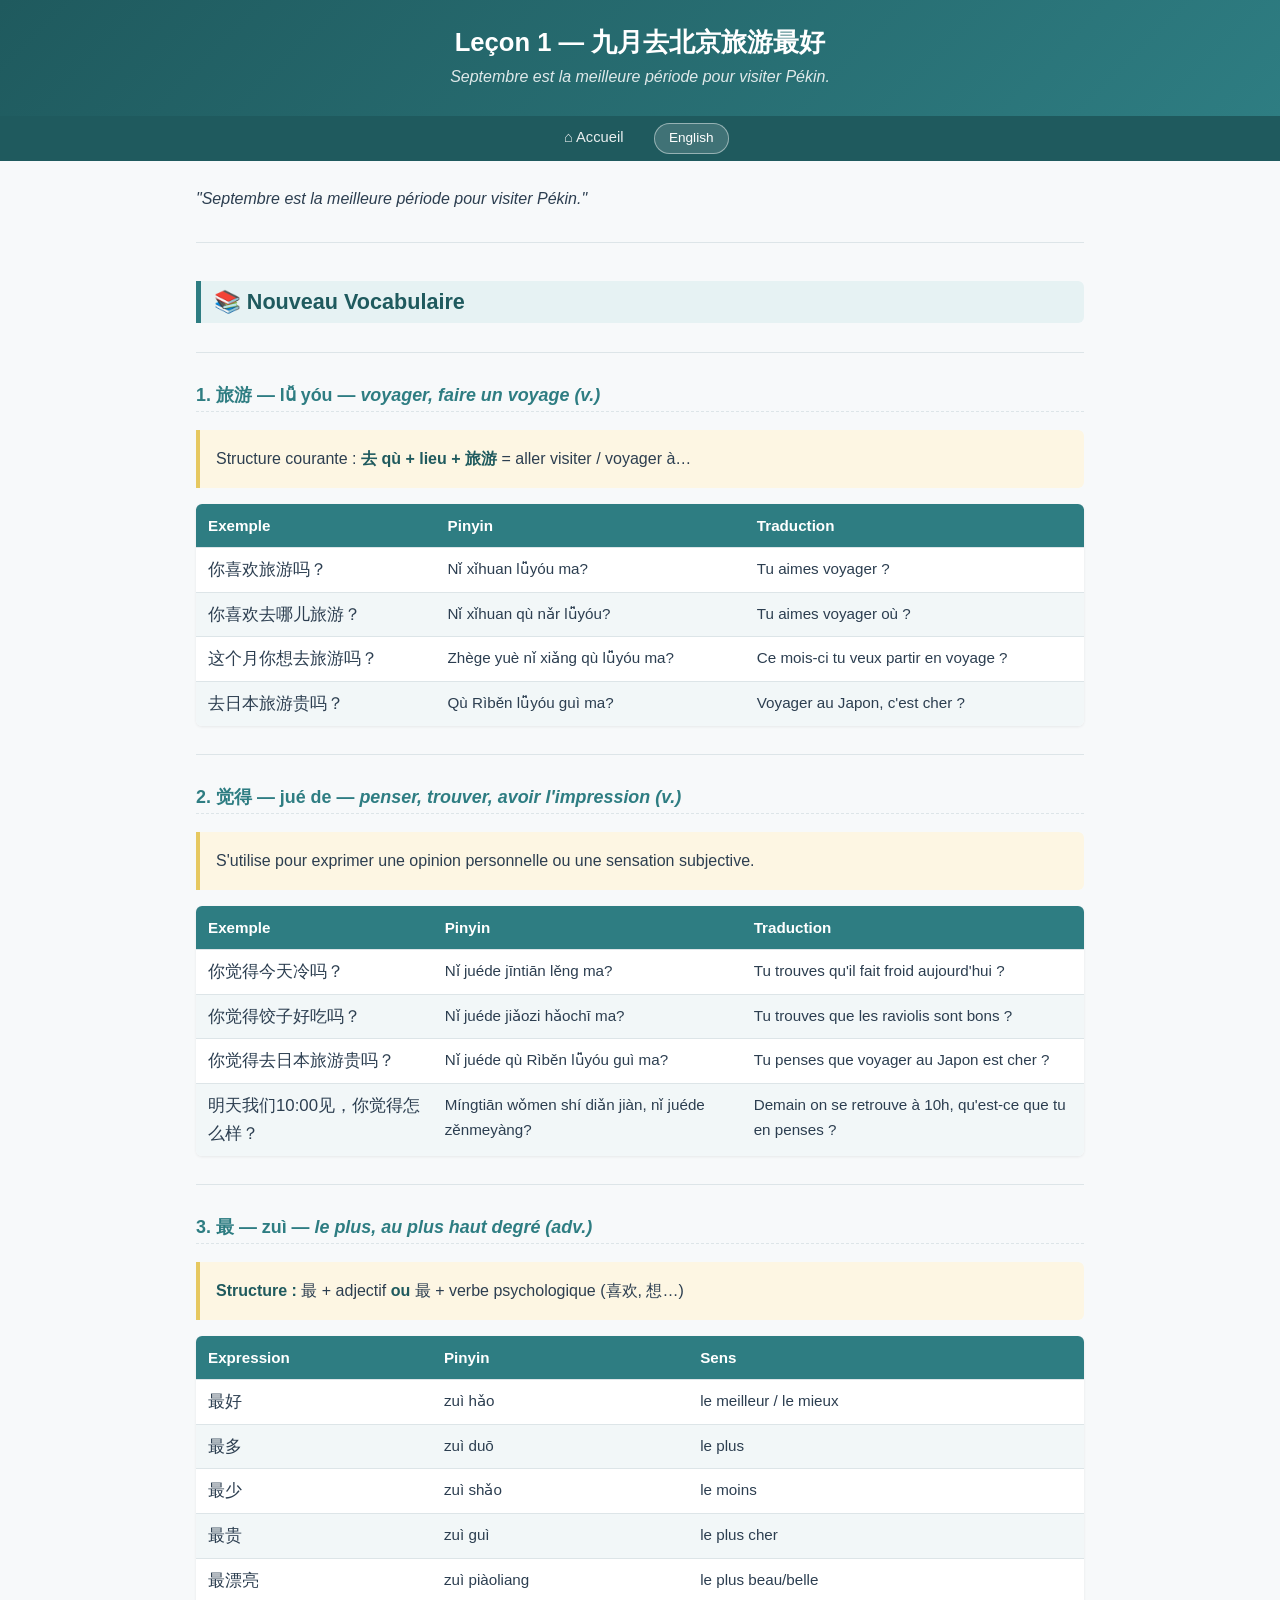
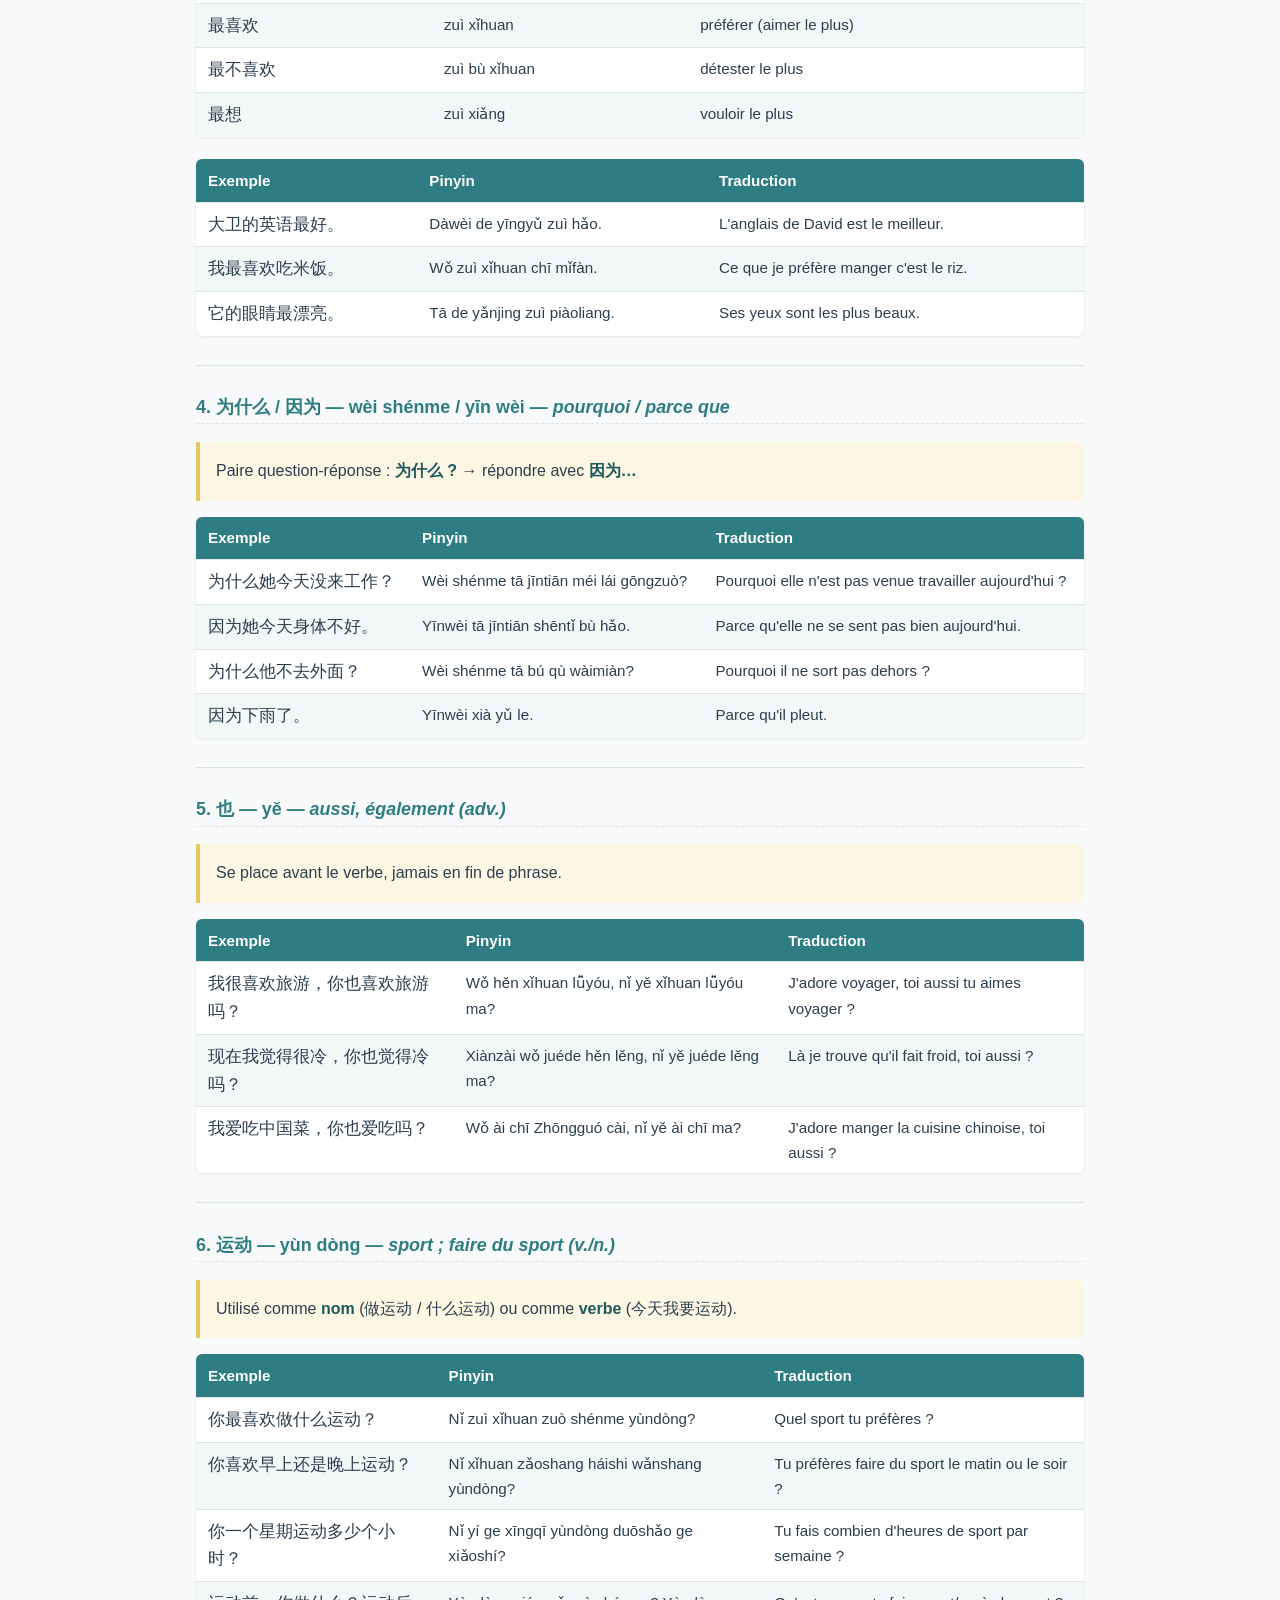
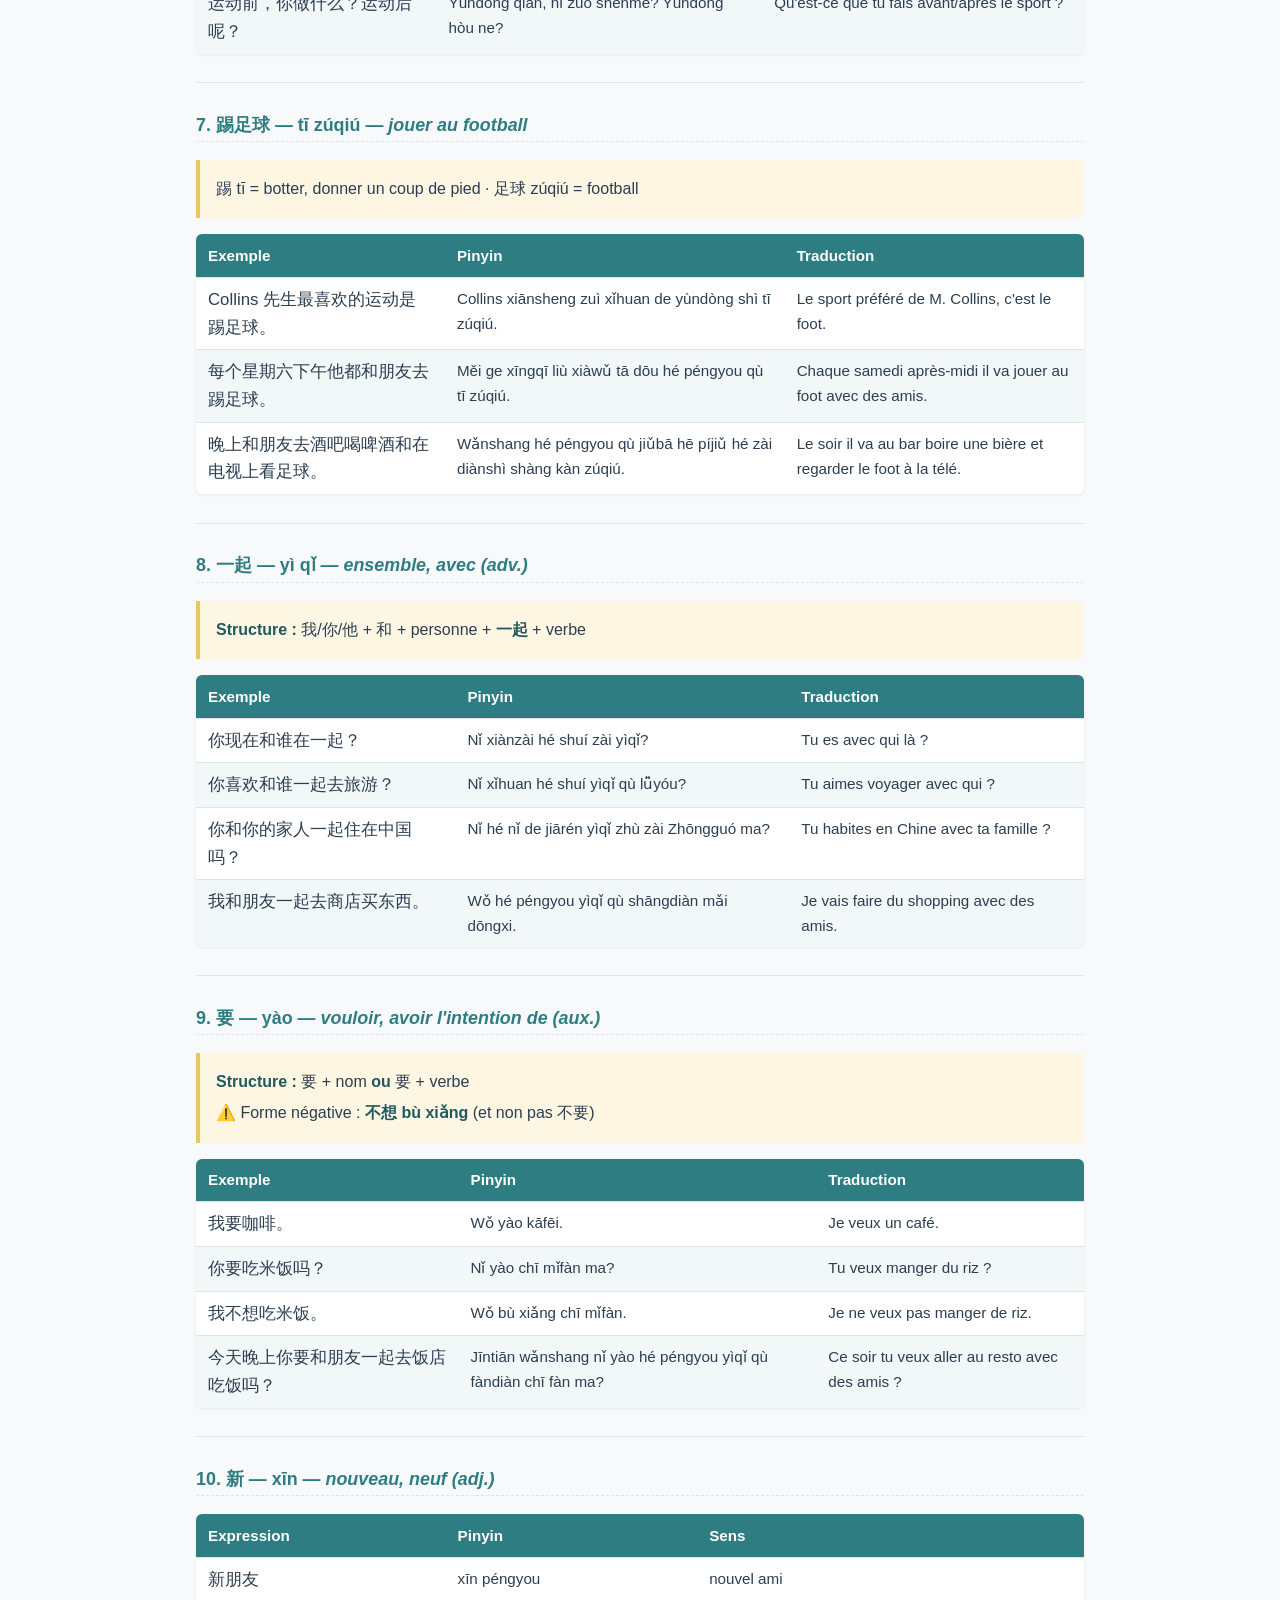
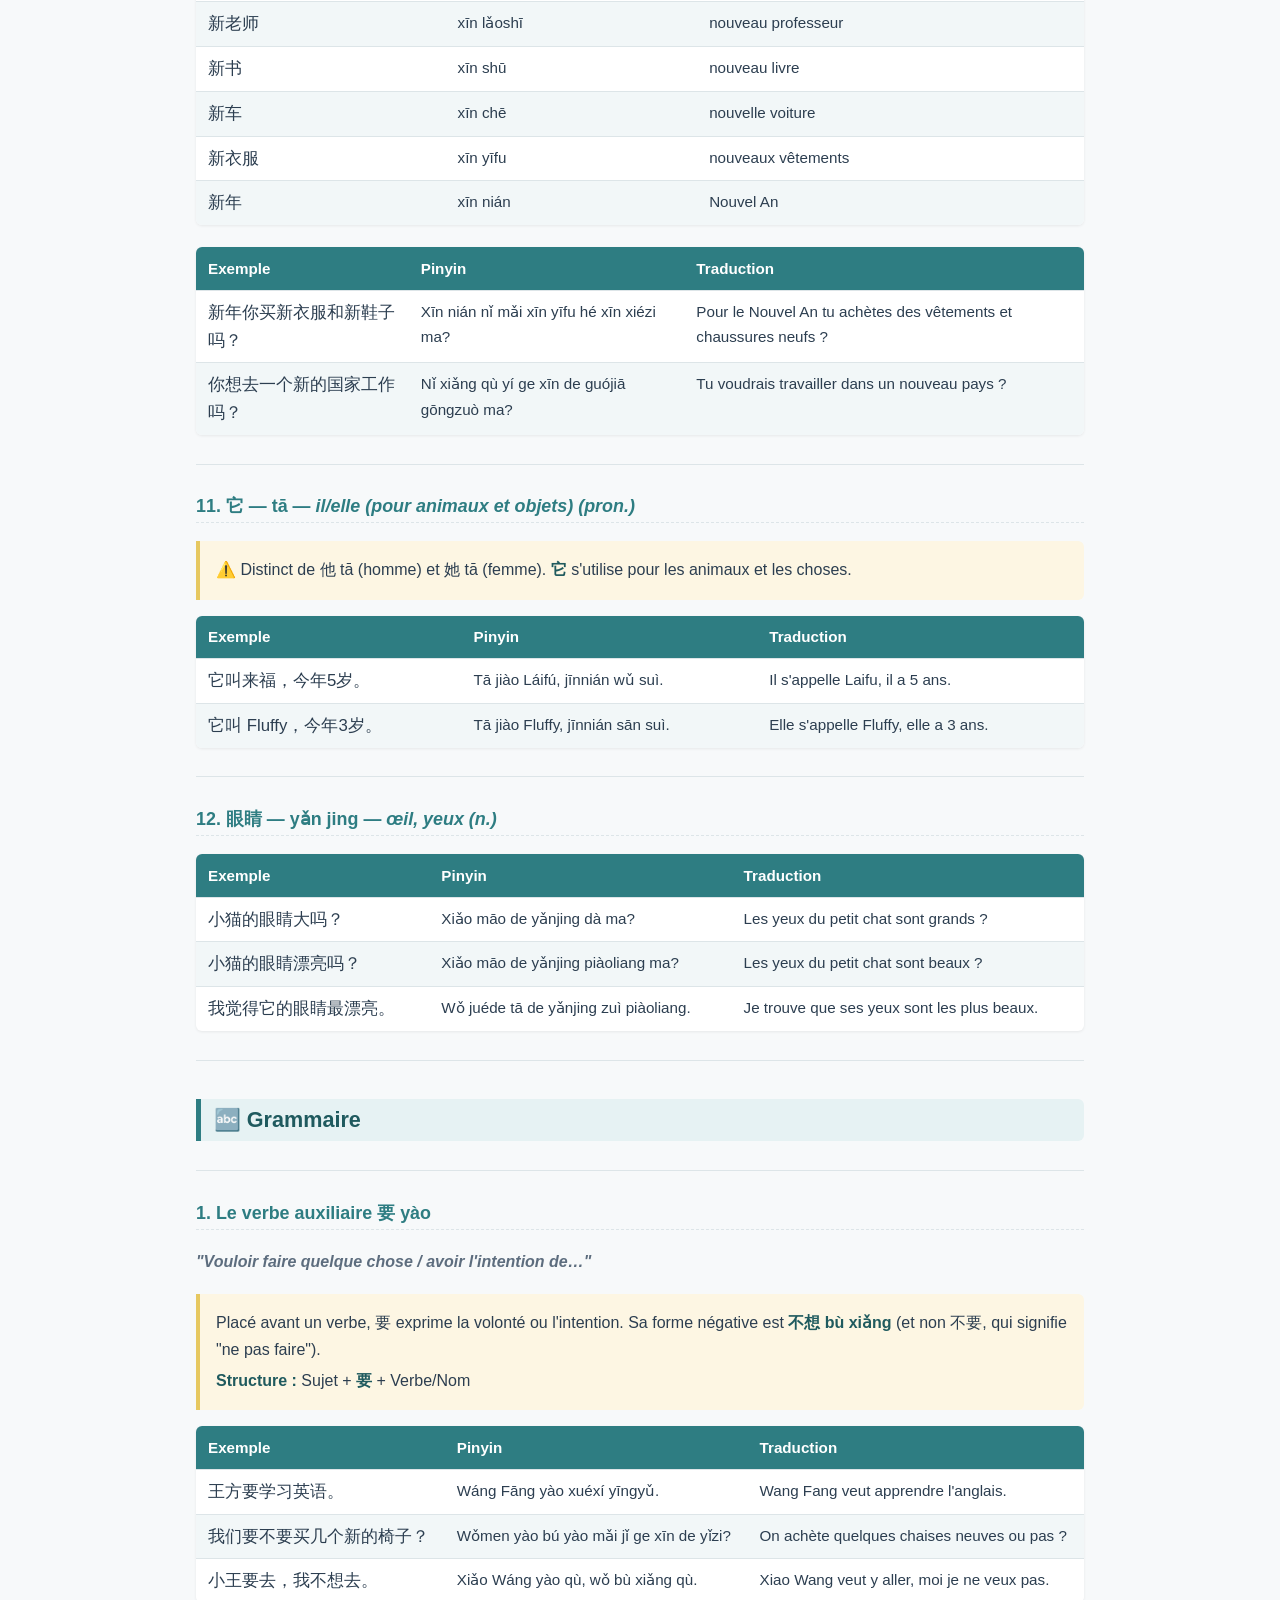
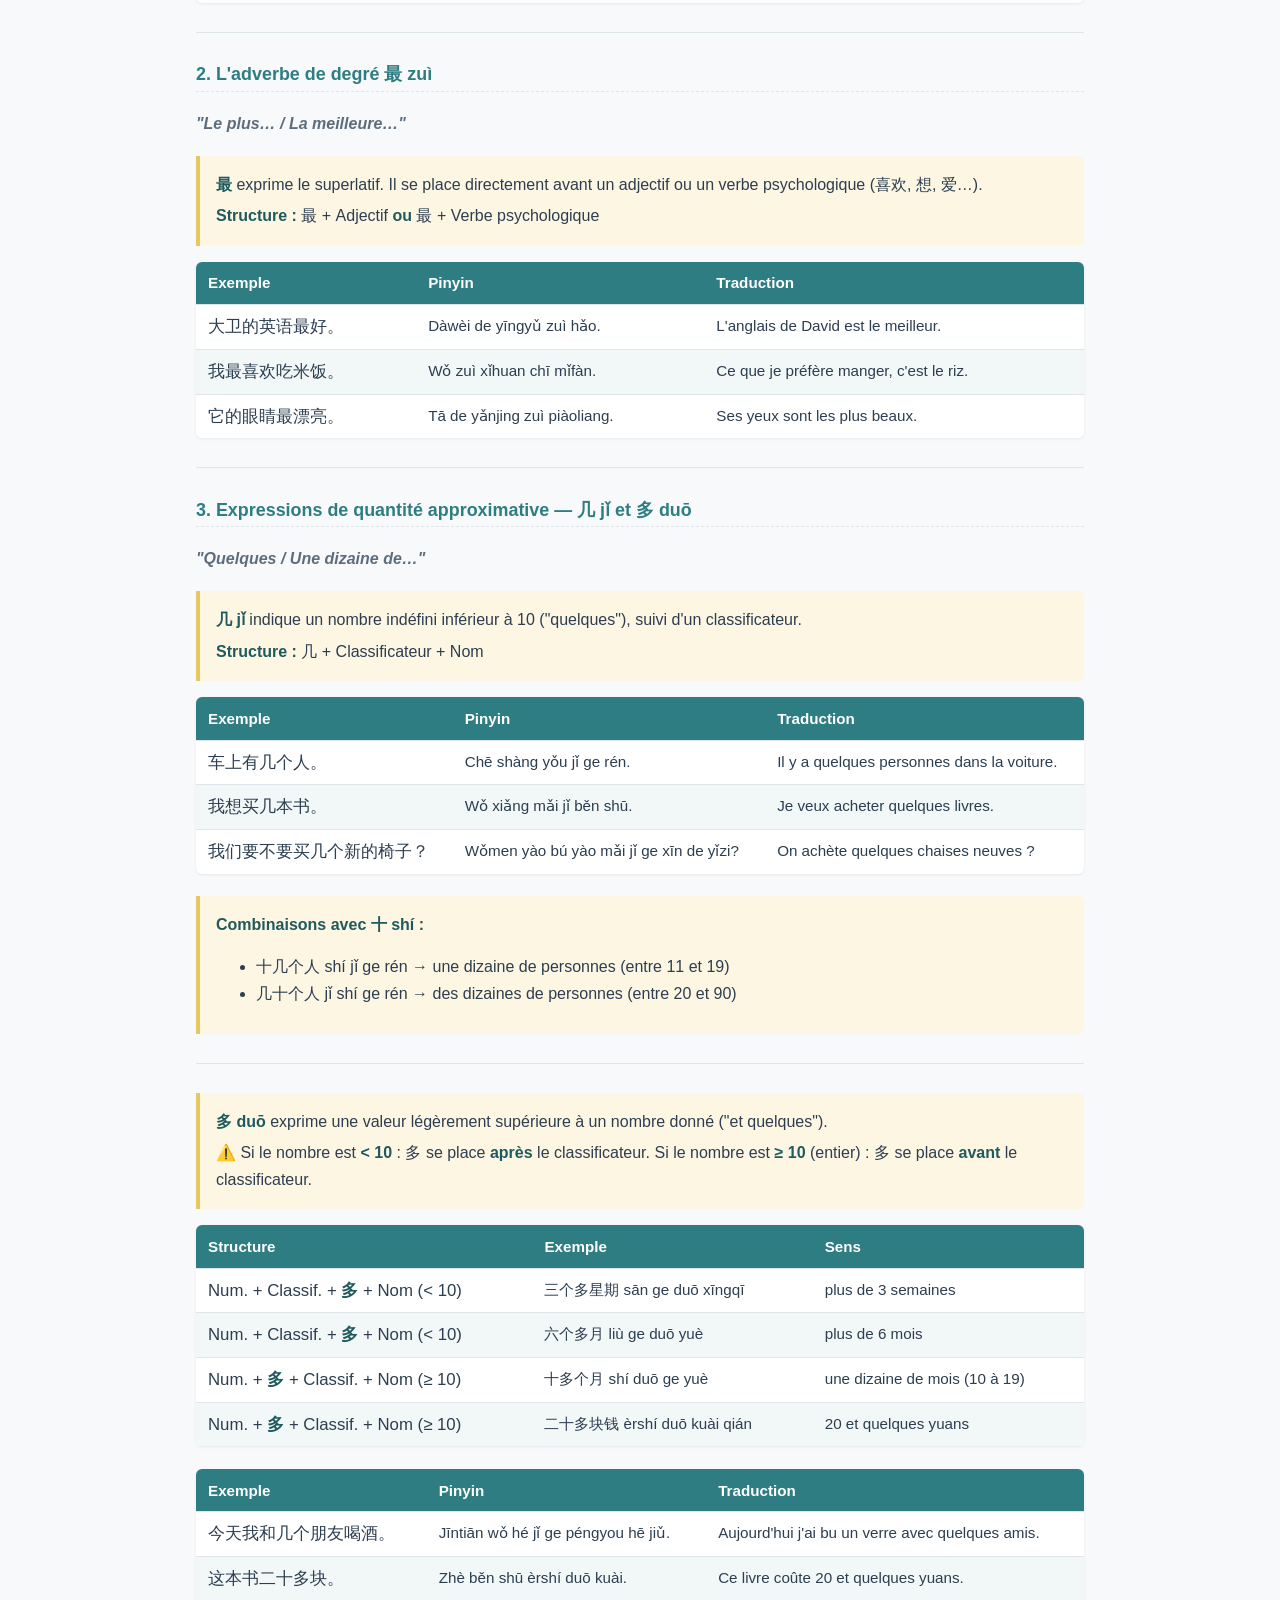
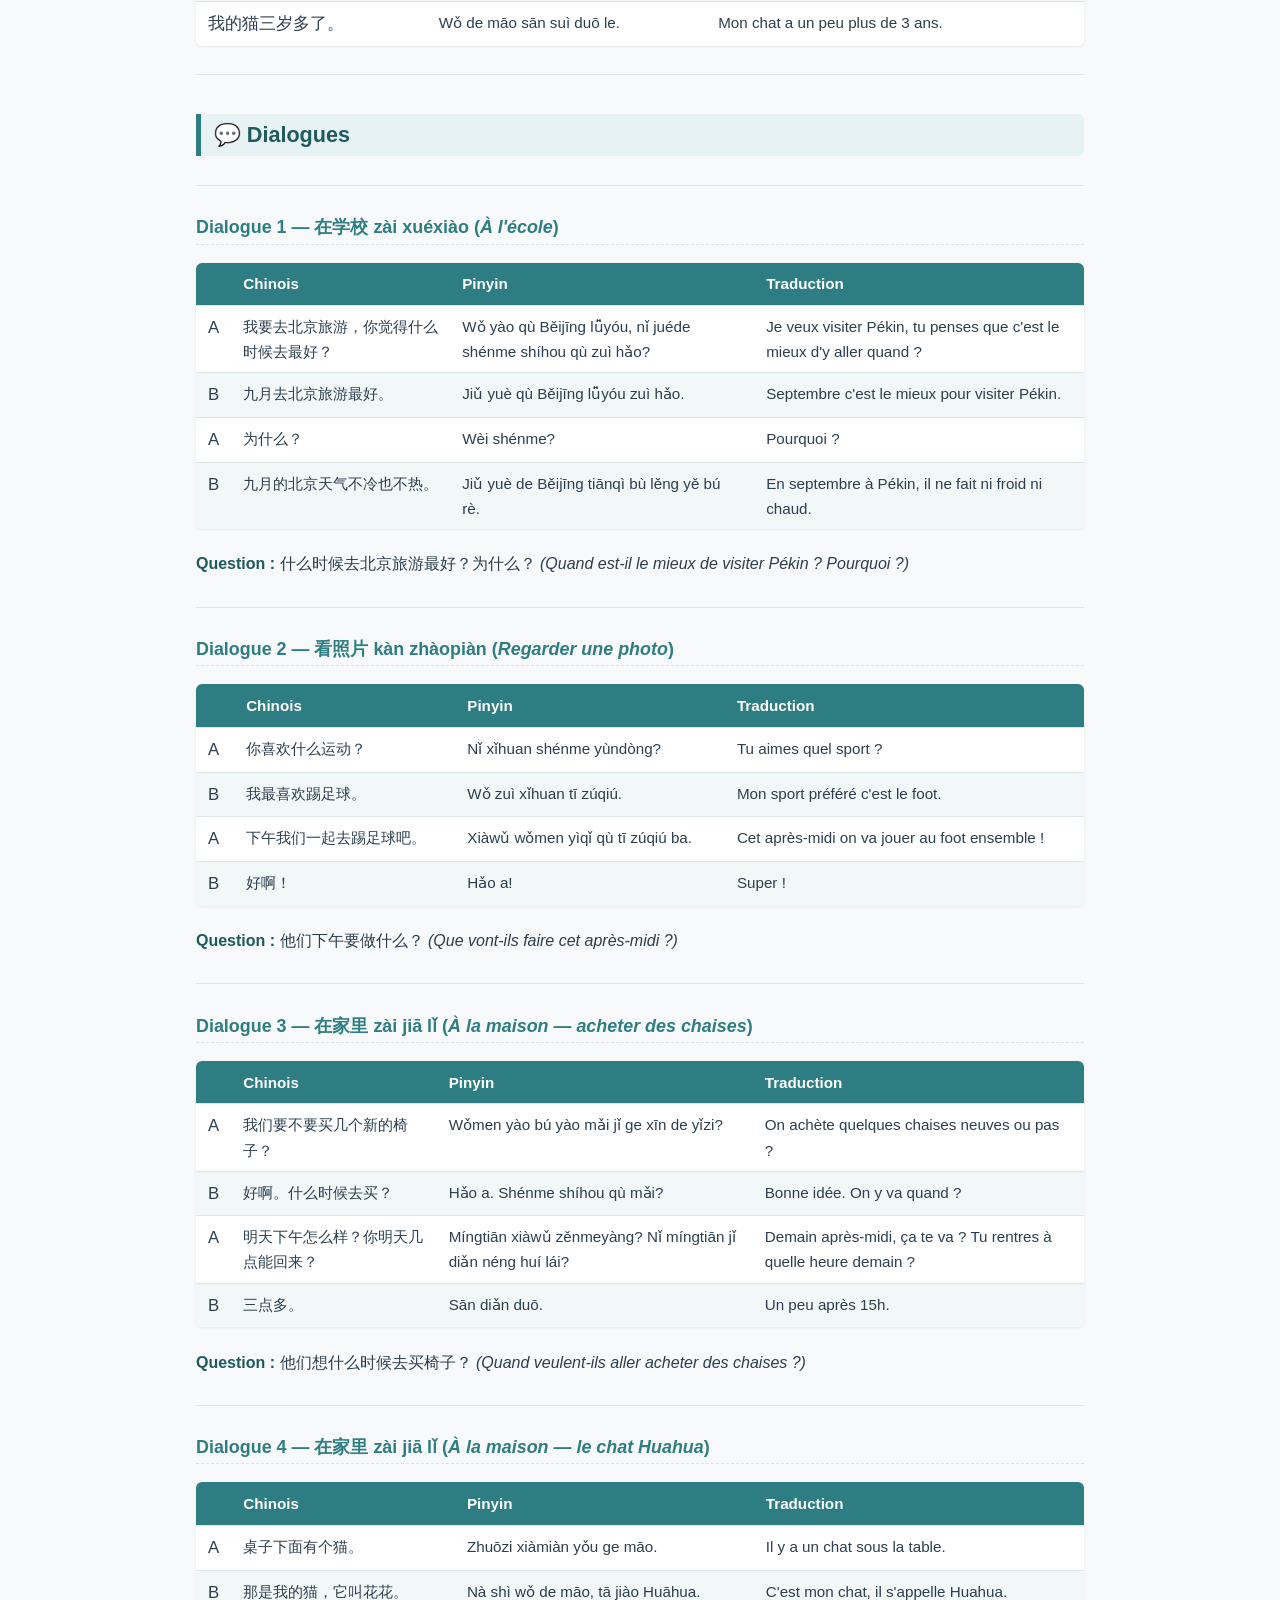
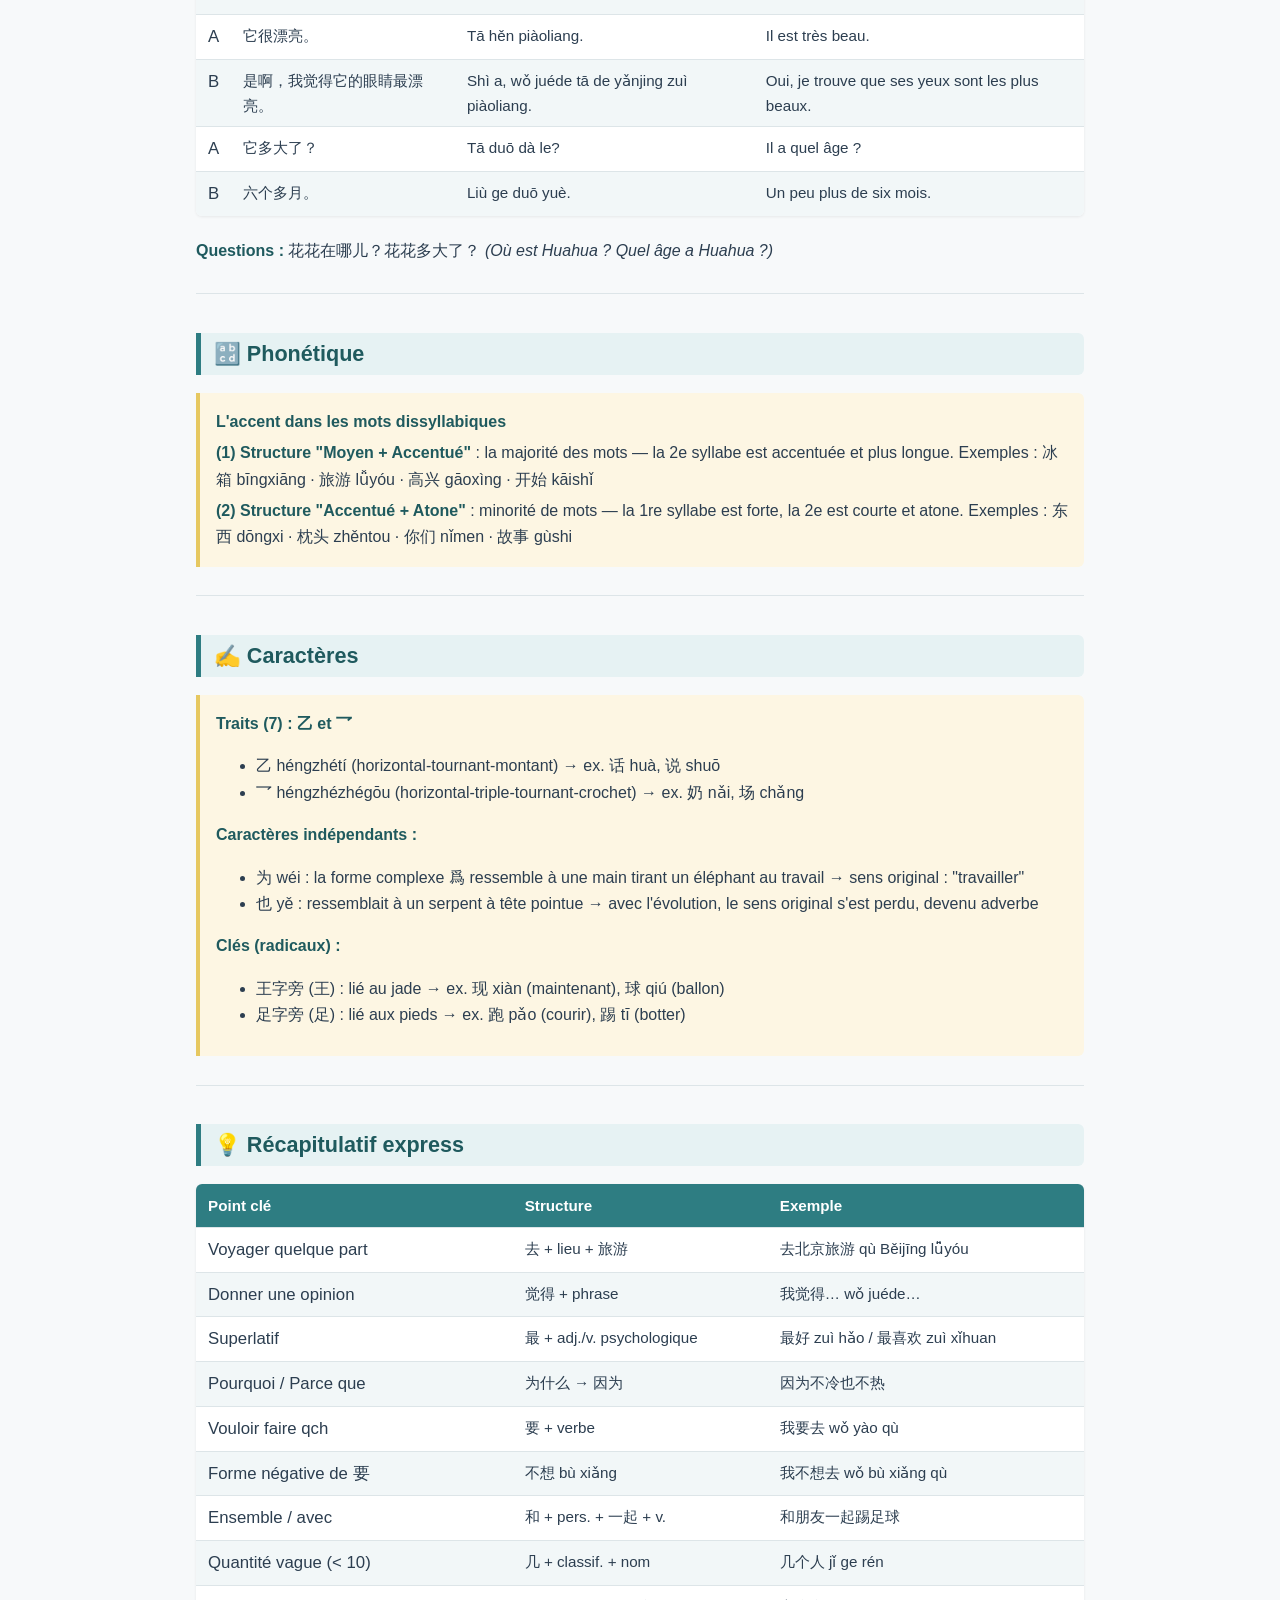
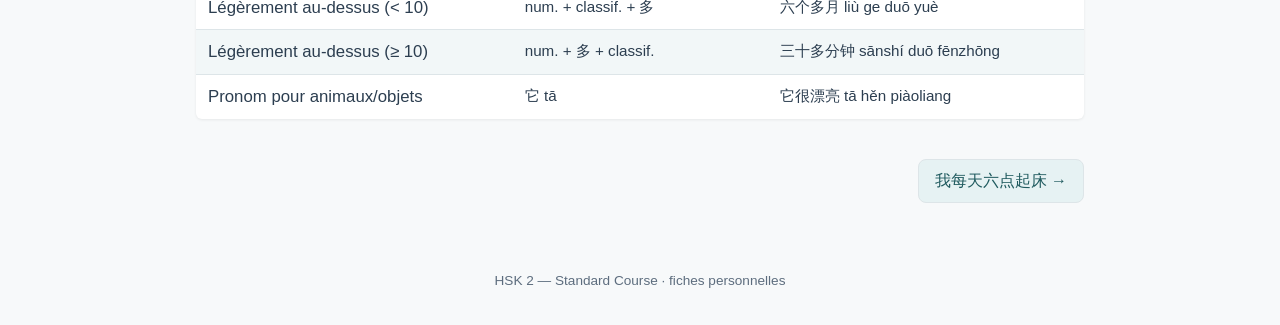
==== commit 63396de2: "Add FR/EN language toggle with full English translations - build.py now renders both French and Engl" ====
--- a/lecon-01.html
+++ b/lecon-01.html
@@ -1,18 +1,23 @@
 <!DOCTYPE html>
-<html lang="fr">
+<html lang="fr" data-title-fr="Leçon 1 — 九月去北京旅游最好" data-title-en="Lesson 1 — 九月去北京旅游最好">
 <head>
 <meta charset="utf-8">
 <meta name="viewport" content="width=device-width, initial-scale=1">
 <title>Leçon 1 — 九月去北京旅游最好</title>
 <link rel="stylesheet" href="style.css">
+<script>try{if(localStorage.getItem('hsk2-lang')==='en')document.documentElement.classList.add('en');}catch(e){}</script>
 </head>
 <body>
 <header class="site">
-  <h1>Leçon 1 — 九月去北京旅游最好</h1>
-  <p>Septembre est la meilleure période pour visiter Pékin.</p>
+  <h1><span class="lang-fr">Leçon 1 — 九月去北京旅游最好</span><span class="lang-en">Lesson 1 — 九月去北京旅游最好</span></h1>
+  <p><span class="lang-fr">Septembre est la meilleure période pour visiter Pékin.</span><span class="lang-en">September is the best time to travel to Beijing.</span></p>
 </header>
-<nav class="top"><a href="index.html">&#8962; Accueil</a></nav>
+<nav class="top">
+  <a href="index.html"><span class="lang-fr">&#8962; Accueil</span><span class="lang-en">&#8962; Home</span></a>
+  <button id="lang-toggle" type="button" aria-label="Changer de langue / Switch language"><span class="lang-fr">English</span><span class="lang-en">Français</span></button>
+</nav>
 <main>
+<div class="lang-fr">
 <p><em>"Septembre est la meilleure période pour visiter Pékin."</em></p>
 <hr />
 <h2>📚 Nouveau Vocabulaire</h2>
@@ -929,8 +934,945 @@
 </tr>
 </tbody>
 </table>
+</div>
+<div class="lang-en">
+<p><em>"September is the best time to travel to Beijing."</em></p>
+<hr />
+<h2>📚 New Vocabulary</h2>
+<hr />
+<h3>1. 旅游 — lǚ yóu — <em>to travel, to go on a trip (v.)</em></h3>
+<blockquote>
+<p>Common pattern: <strong>去 qù + place + 旅游</strong> = to go travel / sightsee in…</p>
+</blockquote>
+<table>
+<thead>
+<tr>
+<th>Example</th>
+<th>Pinyin</th>
+<th>Translation</th>
+</tr>
+</thead>
+<tbody>
+<tr>
+<td>你喜欢旅游吗？</td>
+<td>Nǐ xǐhuan lǚyóu ma?</td>
+<td>Do you like travelling?</td>
+</tr>
+<tr>
+<td>你喜欢去哪儿旅游？</td>
+<td>Nǐ xǐhuan qù nǎr lǚyóu?</td>
+<td>Where do you like to travel?</td>
+</tr>
+<tr>
+<td>这个月你想去旅游吗？</td>
+<td>Zhège yuè nǐ xiǎng qù lǚyóu ma?</td>
+<td>Do you want to go on a trip this month?</td>
+</tr>
+<tr>
+<td>去日本旅游贵吗？</td>
+<td>Qù Rìběn lǚyóu guì ma?</td>
+<td>Is travelling to Japan expensive?</td>
+</tr>
+</tbody>
+</table>
+<hr />
+<h3>2. 觉得 — jué de — <em>to think, to find, to feel (v.)</em></h3>
+<blockquote>
+<p>Used to express a personal opinion or a subjective impression.</p>
+</blockquote>
+<table>
+<thead>
+<tr>
+<th>Example</th>
+<th>Pinyin</th>
+<th>Translation</th>
+</tr>
+</thead>
+<tbody>
+<tr>
+<td>你觉得今天冷吗？</td>
+<td>Nǐ juéde jīntiān lěng ma?</td>
+<td>Do you think it's cold today?</td>
+</tr>
+<tr>
+<td>你觉得饺子好吃吗？</td>
+<td>Nǐ juéde jiǎozi hǎochī ma?</td>
+<td>Do you think dumplings are tasty?</td>
+</tr>
+<tr>
+<td>你觉得去日本旅游贵吗？</td>
+<td>Nǐ juéde qù Rìběn lǚyóu guì ma?</td>
+<td>Do you think travelling to Japan is expensive?</td>
+</tr>
+<tr>
+<td>明天我们10:00见，你觉得怎么样？</td>
+<td>Míngtiān wǒmen shí diǎn jiàn, nǐ juéde zěnmeyàng?</td>
+<td>We'll meet at 10 tomorrow, what do you think?</td>
+</tr>
+</tbody>
+</table>
+<hr />
+<h3>3. 最 — zuì — <em>the most, to the highest degree (adv.)</em></h3>
+<blockquote>
+<p><strong>Structure:</strong> 最 + adjective <strong>or</strong> 最 + psychological verb (喜欢, 想…)</p>
+</blockquote>
+<table>
+<thead>
+<tr>
+<th>Expression</th>
+<th>Pinyin</th>
+<th>Meaning</th>
+</tr>
+</thead>
+<tbody>
+<tr>
+<td>最好</td>
+<td>zuì hǎo</td>
+<td>the best / best of all</td>
+</tr>
+<tr>
+<td>最多</td>
+<td>zuì duō</td>
+<td>the most</td>
+</tr>
+<tr>
+<td>最少</td>
+<td>zuì shǎo</td>
+<td>the fewest / least</td>
+</tr>
+<tr>
+<td>最贵</td>
+<td>zuì guì</td>
+<td>the most expensive</td>
+</tr>
+<tr>
+<td>最漂亮</td>
+<td>zuì piàoliang</td>
+<td>the most beautiful</td>
+</tr>
+<tr>
+<td>最喜欢</td>
+<td>zuì xǐhuan</td>
+<td>to like best (favourite)</td>
+</tr>
+<tr>
+<td>最不喜欢</td>
+<td>zuì bù xǐhuan</td>
+<td>to like least</td>
+</tr>
+<tr>
+<td>最想</td>
+<td>zuì xiǎng</td>
+<td>to want most</td>
+</tr>
+</tbody>
+</table>
+<table>
+<thead>
+<tr>
+<th>Example</th>
+<th>Pinyin</th>
+<th>Translation</th>
+</tr>
+</thead>
+<tbody>
+<tr>
+<td>大卫的英语最好。</td>
+<td>Dàwèi de yīngyǔ zuì hǎo.</td>
+<td>David's English is the best.</td>
+</tr>
+<tr>
+<td>我最喜欢吃米饭。</td>
+<td>Wǒ zuì xǐhuan chī mǐfàn.</td>
+<td>What I like eating most is rice.</td>
+</tr>
+<tr>
+<td>它的眼睛最漂亮。</td>
+<td>Tā de yǎnjing zuì piàoliang.</td>
+<td>Its eyes are the most beautiful.</td>
+</tr>
+</tbody>
+</table>
+<hr />
+<h3>4. 为什么 / 因为 — wèi shénme / yīn wèi — <em>why / because</em></h3>
+<blockquote>
+<p>Question–answer pair: <strong>为什么 ?</strong> → answer with <strong>因为…</strong></p>
+</blockquote>
+<table>
+<thead>
+<tr>
+<th>Example</th>
+<th>Pinyin</th>
+<th>Translation</th>
+</tr>
+</thead>
+<tbody>
+<tr>
+<td>为什么她今天没来工作？</td>
+<td>Wèi shénme tā jīntiān méi lái gōngzuò?</td>
+<td>Why didn't she come to work today?</td>
+</tr>
+<tr>
+<td>因为她今天身体不好。</td>
+<td>Yīnwèi tā jīntiān shēntǐ bù hǎo.</td>
+<td>Because she isn't feeling well today.</td>
+</tr>
+<tr>
+<td>为什么他不去外面？</td>
+<td>Wèi shénme tā bú qù wàimiàn?</td>
+<td>Why isn't he going outside?</td>
+</tr>
+<tr>
+<td>因为下雨了。</td>
+<td>Yīnwèi xià yǔ le.</td>
+<td>Because it's raining.</td>
+</tr>
+</tbody>
+</table>
+<hr />
+<h3>5. 也 — yě — <em>also, too (adv.)</em></h3>
+<blockquote>
+<p>Placed before the verb, never at the end of the sentence.</p>
+</blockquote>
+<table>
+<thead>
+<tr>
+<th>Example</th>
+<th>Pinyin</th>
+<th>Translation</th>
+</tr>
+</thead>
+<tbody>
+<tr>
+<td>我很喜欢旅游，你也喜欢旅游吗？</td>
+<td>Wǒ hěn xǐhuan lǚyóu, nǐ yě xǐhuan lǚyóu ma?</td>
+<td>I love travelling, do you like travelling too?</td>
+</tr>
+<tr>
+<td>现在我觉得很冷，你也觉得冷吗？</td>
+<td>Xiànzài wǒ juéde hěn lěng, nǐ yě juéde lěng ma?</td>
+<td>Right now I find it cold, do you too?</td>
+</tr>
+<tr>
+<td>我爱吃中国菜，你也爱吃吗？</td>
+<td>Wǒ ài chī Zhōngguó cài, nǐ yě ài chī ma?</td>
+<td>I love eating Chinese food, do you too?</td>
+</tr>
+</tbody>
+</table>
+<hr />
+<h3>6. 运动 — yùn dòng — <em>sport; to exercise (v./n.)</em></h3>
+<blockquote>
+<p>Used as a <strong>noun</strong> (做运动 / 什么运动) or as a <strong>verb</strong> (今天我要运动).</p>
+</blockquote>
+<table>
+<thead>
+<tr>
+<th>Example</th>
+<th>Pinyin</th>
+<th>Translation</th>
+</tr>
+</thead>
+<tbody>
+<tr>
+<td>你最喜欢做什么运动？</td>
+<td>Nǐ zuì xǐhuan zuò shénme yùndòng?</td>
+<td>Which sport do you like best?</td>
+</tr>
+<tr>
+<td>你喜欢早上还是晚上运动？</td>
+<td>Nǐ xǐhuan zǎoshang háishi wǎnshang yùndòng?</td>
+<td>Do you prefer to exercise in the morning or the evening?</td>
+</tr>
+<tr>
+<td>你一个星期运动多少个小时？</td>
+<td>Nǐ yí ge xīngqī yùndòng duōshǎo ge xiǎoshí?</td>
+<td>How many hours a week do you exercise?</td>
+</tr>
+<tr>
+<td>运动前，你做什么？运动后呢？</td>
+<td>Yùndòng qián, nǐ zuò shénme? Yùndòng hòu ne?</td>
+<td>What do you do before exercising? And after?</td>
+</tr>
+</tbody>
+</table>
+<hr />
+<h3>7. 踢足球 — tī zúqiú — <em>to play football</em></h3>
+<blockquote>
+<p>踢 tī = to kick · 足球 zúqiú = football (soccer)</p>
+</blockquote>
+<table>
+<thead>
+<tr>
+<th>Example</th>
+<th>Pinyin</th>
+<th>Translation</th>
+</tr>
+</thead>
+<tbody>
+<tr>
+<td>Collins 先生最喜欢的运动是踢足球。</td>
+<td>Collins xiānsheng zuì xǐhuan de yùndòng shì tī zúqiú.</td>
+<td>Mr Collins's favourite sport is football.</td>
+</tr>
+<tr>
+<td>每个星期六下午他都和朋友去踢足球。</td>
+<td>Měi ge xīngqī liù xiàwǔ tā dōu hé péngyou qù tī zúqiú.</td>
+<td>Every Saturday afternoon he plays football with friends.</td>
+</tr>
+<tr>
+<td>晚上和朋友去酒吧喝啤酒和在电视上看足球。</td>
+<td>Wǎnshang hé péngyou qù jiǔbā hē píjiǔ hé zài diànshì shàng kàn zúqiú.</td>
+<td>In the evening he goes to the bar with friends to drink beer and watch football on TV.</td>
+</tr>
+</tbody>
+</table>
+<hr />
+<h3>8. 一起 — yì qǐ — <em>together, with (adv.)</em></h3>
+<blockquote>
+<p><strong>Structure:</strong> 我/你/他 + 和 + person + <strong>一起</strong> + verb</p>
+</blockquote>
+<table>
+<thead>
+<tr>
+<th>Example</th>
+<th>Pinyin</th>
+<th>Translation</th>
+</tr>
+</thead>
+<tbody>
+<tr>
+<td>你现在和谁在一起？</td>
+<td>Nǐ xiànzài hé shuí zài yìqǐ?</td>
+<td>Who are you with right now?</td>
+</tr>
+<tr>
+<td>你喜欢和谁一起去旅游？</td>
+<td>Nǐ xǐhuan hé shuí yìqǐ qù lǚyóu?</td>
+<td>Who do you like to travel with?</td>
+</tr>
+<tr>
+<td>你和你的家人一起住在中国吗？</td>
+<td>Nǐ hé nǐ de jiārén yìqǐ zhù zài Zhōngguó ma?</td>
+<td>Do you live in China with your family?</td>
+</tr>
+<tr>
+<td>我和朋友一起去商店买东西。</td>
+<td>Wǒ hé péngyou yìqǐ qù shāngdiàn mǎi dōngxi.</td>
+<td>I go shopping with friends.</td>
+</tr>
+</tbody>
+</table>
+<hr />
+<h3>9. 要 — yào — <em>to want, to intend to (aux.)</em></h3>
+<blockquote>
+<p><strong>Structure:</strong> 要 + noun <strong>or</strong> 要 + verb</p>
+<p>⚠️ Negative form: <strong>不想 bù xiǎng</strong> (not 不要)</p>
+</blockquote>
+<table>
+<thead>
+<tr>
+<th>Example</th>
+<th>Pinyin</th>
+<th>Translation</th>
+</tr>
+</thead>
+<tbody>
+<tr>
+<td>我要咖啡。</td>
+<td>Wǒ yào kāfēi.</td>
+<td>I want a coffee.</td>
+</tr>
+<tr>
+<td>你要吃米饭吗？</td>
+<td>Nǐ yào chī mǐfàn ma?</td>
+<td>Do you want to eat rice?</td>
+</tr>
+<tr>
+<td>我不想吃米饭。</td>
+<td>Wǒ bù xiǎng chī mǐfàn.</td>
+<td>I don't want to eat rice.</td>
+</tr>
+<tr>
+<td>今天晚上你要和朋友一起去饭店吃饭吗？</td>
+<td>Jīntiān wǎnshang nǐ yào hé péngyou yìqǐ qù fàndiàn chī fàn ma?</td>
+<td>Tonight, do you want to go eat at a restaurant with friends?</td>
+</tr>
+</tbody>
+</table>
+<hr />
+<h3>10. 新 — xīn — <em>new (adj.)</em></h3>
+<table>
+<thead>
+<tr>
+<th>Expression</th>
+<th>Pinyin</th>
+<th>Meaning</th>
+</tr>
+</thead>
+<tbody>
+<tr>
+<td>新朋友</td>
+<td>xīn péngyou</td>
+<td>new friend</td>
+</tr>
+<tr>
+<td>新老师</td>
+<td>xīn lǎoshī</td>
+<td>new teacher</td>
+</tr>
+<tr>
+<td>新书</td>
+<td>xīn shū</td>
+<td>new book</td>
+</tr>
+<tr>
+<td>新车</td>
+<td>xīn chē</td>
+<td>new car</td>
+</tr>
+<tr>
+<td>新衣服</td>
+<td>xīn yīfu</td>
+<td>new clothes</td>
+</tr>
+<tr>
+<td>新年</td>
+<td>xīn nián</td>
+<td>New Year</td>
+</tr>
+</tbody>
+</table>
+<table>
+<thead>
+<tr>
+<th>Example</th>
+<th>Pinyin</th>
+<th>Translation</th>
+</tr>
+</thead>
+<tbody>
+<tr>
+<td>新年你买新衣服和新鞋子吗？</td>
+<td>Xīn nián nǐ mǎi xīn yīfu hé xīn xiézi ma?</td>
+<td>Do you buy new clothes and new shoes for New Year?</td>
+</tr>
+<tr>
+<td>你想去一个新的国家工作吗？</td>
+<td>Nǐ xiǎng qù yí ge xīn de guójiā gōngzuò ma?</td>
+<td>Would you like to go work in a new country?</td>
+</tr>
+</tbody>
+</table>
+<hr />
+<h3>11. 它 — tā — <em>it (for animals and objects) (pron.)</em></h3>
+<blockquote>
+<p>⚠️ Distinct from 他 tā (he) and 她 tā (she). <strong>它</strong> is used for animals and things.</p>
+</blockquote>
+<table>
+<thead>
+<tr>
+<th>Example</th>
+<th>Pinyin</th>
+<th>Translation</th>
+</tr>
+</thead>
+<tbody>
+<tr>
+<td>它叫来福，今年5岁。</td>
+<td>Tā jiào Láifú, jīnnián wǔ suì.</td>
+<td>It's called Laifu, it's 5 years old.</td>
+</tr>
+<tr>
+<td>它叫 Fluffy，今年3岁。</td>
+<td>Tā jiào Fluffy, jīnnián sān suì.</td>
+<td>It's called Fluffy, it's 3 years old.</td>
+</tr>
+</tbody>
+</table>
+<hr />
+<h3>12. 眼睛 — yǎn jing — <em>eye, eyes (n.)</em></h3>
+<table>
+<thead>
+<tr>
+<th>Example</th>
+<th>Pinyin</th>
+<th>Translation</th>
+</tr>
+</thead>
+<tbody>
+<tr>
+<td>小猫的眼睛大吗？</td>
+<td>Xiǎo māo de yǎnjing dà ma?</td>
+<td>Are the kitten's eyes big?</td>
+</tr>
+<tr>
+<td>小猫的眼睛漂亮吗？</td>
+<td>Xiǎo māo de yǎnjing piàoliang ma?</td>
+<td>Are the kitten's eyes beautiful?</td>
+</tr>
+<tr>
+<td>我觉得它的眼睛最漂亮。</td>
+<td>Wǒ juéde tā de yǎnjing zuì piàoliang.</td>
+<td>I think its eyes are the most beautiful.</td>
+</tr>
+</tbody>
+</table>
+<hr />
+<h2>🔤 Grammar</h2>
+<hr />
+<h3>1. The auxiliary verb 要 yào</h3>
+<h4><em>"To want to do something / to intend to…"</em></h4>
+<blockquote>
+<p>Placed before a verb, 要 expresses will or intention. Its negative form is <strong>不想 bù xiǎng</strong> (not 不要, which means "must not do").</p>
+<p><strong>Structure:</strong> Subject + <strong>要</strong> + Verb/Noun</p>
+</blockquote>
+<table>
+<thead>
+<tr>
+<th>Example</th>
+<th>Pinyin</th>
+<th>Translation</th>
+</tr>
+</thead>
+<tbody>
+<tr>
+<td>王方要学习英语。</td>
+<td>Wáng Fāng yào xuéxí yīngyǔ.</td>
+<td>Wang Fang wants to learn English.</td>
+</tr>
+<tr>
+<td>我们要不要买几个新的椅子？</td>
+<td>Wǒmen yào bú yào mǎi jǐ ge xīn de yǐzi?</td>
+<td>Shall we buy a few new chairs or not?</td>
+</tr>
+<tr>
+<td>小王要去，我不想去。</td>
+<td>Xiǎo Wáng yào qù, wǒ bù xiǎng qù.</td>
+<td>Xiao Wang wants to go, I don't want to.</td>
+</tr>
+</tbody>
+</table>
+<hr />
+<h3>2. The degree adverb 最 zuì</h3>
+<h4><em>"The most… / The best…"</em></h4>
+<blockquote>
+<p><strong>最</strong> expresses the superlative. It goes directly before an adjective or a psychological verb (喜欢, 想, 爱…).</p>
+<p><strong>Structure:</strong> 最 + Adjective <strong>or</strong> 最 + Psychological verb</p>
+</blockquote>
+<table>
+<thead>
+<tr>
+<th>Example</th>
+<th>Pinyin</th>
+<th>Translation</th>
+</tr>
+</thead>
+<tbody>
+<tr>
+<td>大卫的英语最好。</td>
+<td>Dàwèi de yīngyǔ zuì hǎo.</td>
+<td>David's English is the best.</td>
+</tr>
+<tr>
+<td>我最喜欢吃米饭。</td>
+<td>Wǒ zuì xǐhuan chī mǐfàn.</td>
+<td>What I like eating most is rice.</td>
+</tr>
+<tr>
+<td>它的眼睛最漂亮。</td>
+<td>Tā de yǎnjing zuì piàoliang.</td>
+<td>Its eyes are the most beautiful.</td>
+</tr>
+</tbody>
+</table>
+<hr />
+<h3>3. Approximate quantity expressions — 几 jǐ and 多 duō</h3>
+<h4><em>"A few / About ten…"</em></h4>
+<blockquote>
+<p><strong>几 jǐ</strong> indicates an indefinite number below 10 ("a few"), followed by a measure word.</p>
+<p><strong>Structure:</strong> 几 + Measure word + Noun</p>
+</blockquote>
+<table>
+<thead>
+<tr>
+<th>Example</th>
+<th>Pinyin</th>
+<th>Translation</th>
+</tr>
+</thead>
+<tbody>
+<tr>
+<td>车上有几个人。</td>
+<td>Chē shàng yǒu jǐ ge rén.</td>
+<td>There are a few people in the car.</td>
+</tr>
+<tr>
+<td>我想买几本书。</td>
+<td>Wǒ xiǎng mǎi jǐ běn shū.</td>
+<td>I want to buy a few books.</td>
+</tr>
+<tr>
+<td>我们要不要买几个新的椅子？</td>
+<td>Wǒmen yào bú yào mǎi jǐ ge xīn de yǐzi?</td>
+<td>Shall we buy a few new chairs?</td>
+</tr>
+</tbody>
+</table>
+<blockquote>
+<p><strong>Combinations with 十 shí:</strong></p>
+<ul>
+<li>十几个人 shí jǐ ge rén → about ten people (between 11 and 19)</li>
+<li>几十个人 jǐ shí ge rén → dozens of people (between 20 and 90)</li>
+</ul>
+</blockquote>
+<hr />
+<blockquote>
+<p><strong>多 duō</strong> expresses a value slightly above a given number ("-something / and a bit").</p>
+<p>⚠️ If the number is <strong>&lt; 10</strong>: 多 goes <strong>after</strong> the measure word. If the number is <strong>≥ 10</strong> (a round number): 多 goes <strong>before</strong> the measure word.</p>
+</blockquote>
+<table>
+<thead>
+<tr>
+<th>Structure</th>
+<th>Example</th>
+<th>Meaning</th>
+</tr>
+</thead>
+<tbody>
+<tr>
+<td>Num. + M.W. + <strong>多</strong> + Noun (&lt; 10)</td>
+<td>三个多星期 sān ge duō xīngqī</td>
+<td>more than 3 weeks</td>
+</tr>
+<tr>
+<td>Num. + M.W. + <strong>多</strong> + Noun (&lt; 10)</td>
+<td>六个多月 liù ge duō yuè</td>
+<td>more than 6 months</td>
+</tr>
+<tr>
+<td>Num. + <strong>多</strong> + M.W. + Noun (≥ 10)</td>
+<td>十多个月 shí duō ge yuè</td>
+<td>about ten months (10 to 19)</td>
+</tr>
+<tr>
+<td>Num. + <strong>多</strong> + M.W. + Noun (≥ 10)</td>
+<td>二十多块钱 èrshí duō kuài qián</td>
+<td>twenty-something yuan</td>
+</tr>
+</tbody>
+</table>
+<table>
+<thead>
+<tr>
+<th>Example</th>
+<th>Pinyin</th>
+<th>Translation</th>
+</tr>
+</thead>
+<tbody>
+<tr>
+<td>今天我和几个朋友喝酒。</td>
+<td>Jīntiān wǒ hé jǐ ge péngyou hē jiǔ.</td>
+<td>Today I had a drink with a few friends.</td>
+</tr>
+<tr>
+<td>这本书二十多块。</td>
+<td>Zhè běn shū èrshí duō kuài.</td>
+<td>This book costs twenty-something yuan.</td>
+</tr>
+<tr>
+<td>我的猫三岁多了。</td>
+<td>Wǒ de māo sān suì duō le.</td>
+<td>My cat is a little over 3 years old.</td>
+</tr>
+</tbody>
+</table>
+<hr />
+<h2>💬 Dialogues</h2>
+<hr />
+<h3>Dialogue 1 — 在学校 zài xuéxiào (<em>At school</em>)</h3>
+<table>
+<thead>
+<tr>
+<th></th>
+<th>Chinese</th>
+<th>Pinyin</th>
+<th>Translation</th>
+</tr>
+</thead>
+<tbody>
+<tr>
+<td>A</td>
+<td>我要去北京旅游，你觉得什么时候去最好？</td>
+<td>Wǒ yào qù Běijīng lǚyóu, nǐ juéde shénme shíhou qù zuì hǎo?</td>
+<td>I want to travel to Beijing, when do you think is the best time to go?</td>
+</tr>
+<tr>
+<td>B</td>
+<td>九月去北京旅游最好。</td>
+<td>Jiǔ yuè qù Běijīng lǚyóu zuì hǎo.</td>
+<td>September is the best time to travel to Beijing.</td>
+</tr>
+<tr>
+<td>A</td>
+<td>为什么？</td>
+<td>Wèi shénme?</td>
+<td>Why?</td>
+</tr>
+<tr>
+<td>B</td>
+<td>九月的北京天气不冷也不热。</td>
+<td>Jiǔ yuè de Běijīng tiānqì bù lěng yě bú rè.</td>
+<td>In September the weather in Beijing is neither cold nor hot.</td>
+</tr>
+</tbody>
+</table>
+<p><strong>Question:</strong> 什么时候去北京旅游最好？为什么？ <em>(When is the best time to travel to Beijing? Why?)</em></p>
+<hr />
+<h3>Dialogue 2 — 看照片 kàn zhàopiàn (<em>Looking at a photo</em>)</h3>
+<table>
+<thead>
+<tr>
+<th></th>
+<th>Chinese</th>
+<th>Pinyin</th>
+<th>Translation</th>
+</tr>
+</thead>
+<tbody>
+<tr>
+<td>A</td>
+<td>你喜欢什么运动？</td>
+<td>Nǐ xǐhuan shénme yùndòng?</td>
+<td>Which sport do you like?</td>
+</tr>
+<tr>
+<td>B</td>
+<td>我最喜欢踢足球。</td>
+<td>Wǒ zuì xǐhuan tī zúqiú.</td>
+<td>My favourite is football.</td>
+</tr>
+<tr>
+<td>A</td>
+<td>下午我们一起去踢足球吧。</td>
+<td>Xiàwǔ wǒmen yìqǐ qù tī zúqiú ba.</td>
+<td>Let's go play football together this afternoon!</td>
+</tr>
+<tr>
+<td>B</td>
+<td>好啊！</td>
+<td>Hǎo a!</td>
+<td>Great!</td>
+</tr>
+</tbody>
+</table>
+<p><strong>Question:</strong> 他们下午要做什么？ <em>(What are they going to do this afternoon?)</em></p>
+<hr />
+<h3>Dialogue 3 — 在家里 zài jiā lǐ (<em>At home — buying chairs</em>)</h3>
+<table>
+<thead>
+<tr>
+<th></th>
+<th>Chinese</th>
+<th>Pinyin</th>
+<th>Translation</th>
+</tr>
+</thead>
+<tbody>
+<tr>
+<td>A</td>
+<td>我们要不要买几个新的椅子？</td>
+<td>Wǒmen yào bú yào mǎi jǐ ge xīn de yǐzi?</td>
+<td>Shall we buy a few new chairs or not?</td>
+</tr>
+<tr>
+<td>B</td>
+<td>好啊。什么时候去买？</td>
+<td>Hǎo a. Shénme shíhou qù mǎi?</td>
+<td>Good idea. When shall we go buy them?</td>
+</tr>
+<tr>
+<td>A</td>
+<td>明天下午怎么样？你明天几点能回来？</td>
+<td>Míngtiān xiàwǔ zěnmeyàng? Nǐ míngtiān jǐ diǎn néng huí lái?</td>
+<td>How about tomorrow afternoon? What time can you be back tomorrow?</td>
+</tr>
+<tr>
+<td>B</td>
+<td>三点多。</td>
+<td>Sān diǎn duō.</td>
+<td>A little after 3.</td>
+</tr>
+</tbody>
+</table>
+<p><strong>Question:</strong> 他们想什么时候去买椅子？ <em>(When do they want to go buy chairs?)</em></p>
+<hr />
+<h3>Dialogue 4 — 在家里 zài jiā lǐ (<em>At home — the cat Huahua</em>)</h3>
+<table>
+<thead>
+<tr>
+<th></th>
+<th>Chinese</th>
+<th>Pinyin</th>
+<th>Translation</th>
+</tr>
+</thead>
+<tbody>
+<tr>
+<td>A</td>
+<td>桌子下面有个猫。</td>
+<td>Zhuōzi xiàmiàn yǒu ge māo.</td>
+<td>There's a cat under the table.</td>
+</tr>
+<tr>
+<td>B</td>
+<td>那是我的猫，它叫花花。</td>
+<td>Nà shì wǒ de māo, tā jiào Huāhua.</td>
+<td>That's my cat, it's called Huahua.</td>
+</tr>
+<tr>
+<td>A</td>
+<td>它很漂亮。</td>
+<td>Tā hěn piàoliang.</td>
+<td>It's very beautiful.</td>
+</tr>
+<tr>
+<td>B</td>
+<td>是啊，我觉得它的眼睛最漂亮。</td>
+<td>Shì a, wǒ juéde tā de yǎnjing zuì piàoliang.</td>
+<td>Yes, I think its eyes are the most beautiful.</td>
+</tr>
+<tr>
+<td>A</td>
+<td>它多大了？</td>
+<td>Tā duō dà le?</td>
+<td>How old is it?</td>
+</tr>
+<tr>
+<td>B</td>
+<td>六个多月。</td>
+<td>Liù ge duō yuè.</td>
+<td>A little over six months.</td>
+</tr>
+</tbody>
+</table>
+<p><strong>Questions:</strong> 花花在哪儿？花花多大了？ <em>(Where is Huahua? How old is Huahua?)</em></p>
+<hr />
+<h2>🔡 Phonetics</h2>
+<blockquote>
+<p><strong>Stress in two-syllable words</strong></p>
+<p><strong>(1) "Medium + Stressed" pattern</strong>: most words — the 2nd syllable is stressed and longer. Examples: 冰箱 bīngxiāng · 旅游 lǚyóu · 高兴 gāoxìng · 开始 kāishǐ</p>
+<p><strong>(2) "Stressed + Neutral" pattern</strong>: a minority of words — the 1st syllable is strong, the 2nd is short and toneless. Examples: 东西 dōngxi · 枕头 zhěntou · 你们 nǐmen · 故事 gùshi</p>
+</blockquote>
+<hr />
+<h2>✍️ Characters</h2>
+<blockquote>
+<p><strong>Strokes (7): 乙 and 乛</strong></p>
+<ul>
+<li>乙 héngzhétí (horizontal-turning-rising) → e.g. 话 huà, 说 shuō</li>
+<li>乛 héngzhézhégōu (horizontal-triple-turning-hook) → e.g. 奶 nǎi, 场 chǎng</li>
+</ul>
+<p><strong>Standalone characters:</strong></p>
+<ul>
+<li>为 wéi: the complex form 爲 looks like a hand leading an elephant to work → original meaning: "to work"</li>
+<li>也 yě: used to look like a snake with a pointed head → over time the original meaning was lost and it became an adverb</li>
+</ul>
+<p><strong>Radicals:</strong></p>
+<ul>
+<li>王字旁 (王): related to jade → e.g. 现 xiàn (now), 球 qiú (ball)</li>
+<li>足字旁 (足): related to feet → e.g. 跑 pǎo (to run), 踢 tī (to kick)</li>
+</ul>
+</blockquote>
+<hr />
+<h2>💡 Quick Recap</h2>
+<table>
+<thead>
+<tr>
+<th>Key point</th>
+<th>Structure</th>
+<th>Example</th>
+</tr>
+</thead>
+<tbody>
+<tr>
+<td>Travel somewhere</td>
+<td>去 + place + 旅游</td>
+<td>去北京旅游 qù Běijīng lǚyóu</td>
+</tr>
+<tr>
+<td>Give an opinion</td>
+<td>觉得 + clause</td>
+<td>我觉得… wǒ juéde…</td>
+</tr>
+<tr>
+<td>Superlative</td>
+<td>最 + adj./psych. verb</td>
+<td>最好 zuì hǎo / 最喜欢 zuì xǐhuan</td>
+</tr>
+<tr>
+<td>Why / Because</td>
+<td>为什么 → 因为</td>
+<td>因为不冷也不热</td>
+</tr>
+<tr>
+<td>Want to do sth</td>
+<td>要 + verb</td>
+<td>我要去 wǒ yào qù</td>
+</tr>
+<tr>
+<td>Negative form of 要</td>
+<td>不想 bù xiǎng</td>
+<td>我不想去 wǒ bù xiǎng qù</td>
+</tr>
+<tr>
+<td>Together / with</td>
+<td>和 + pers. + 一起 + v.</td>
+<td>和朋友一起踢足球</td>
+</tr>
+<tr>
+<td>Vague quantity (&lt; 10)</td>
+<td>几 + m.w. + noun</td>
+<td>几个人 jǐ ge rén</td>
+</tr>
+<tr>
+<td>Slightly above (&lt; 10)</td>
+<td>num. + m.w. + 多</td>
+<td>六个多月 liù ge duō yuè</td>
+</tr>
+<tr>
+<td>Slightly above (≥ 10)</td>
+<td>num. + 多 + m.w.</td>
+<td>三十多分钟 sānshí duō fēnzhōng</td>
+</tr>
+<tr>
+<td>Pronoun for animals/objects</td>
+<td>它 tā</td>
+<td>它很漂亮 tā hěn piàoliang</td>
+</tr>
+</tbody>
+</table>
+</div>
 <nav class="pager"><span class="spacer"></span><a href="lecon-02.html">我每天六点起床 &rarr;</a></nav>
 </main>
-<footer class="site">HSK 2 — Standard Course · fiches personnelles</footer>
+<footer class="site"><span class="lang-fr">HSK 2 — Standard Course · fiches personnelles</span><span class="lang-en">HSK 2 — Standard Course · personal notes</span></footer>
+<script>
+(function(){
+  var KEY='hsk2-lang', root=document.documentElement;
+  function apply(en){
+    root.classList.toggle('en', en);
+    root.lang = en ? 'en' : 'fr';
+    var t = root.getAttribute(en ? 'data-title-en' : 'data-title-fr');
+    if (t) document.title = t;
+  }
+  apply((function(){try{return localStorage.getItem(KEY)==='en';}catch(e){return false;}})());
+  document.addEventListener('click', function(e){
+    if(!e.target.closest('#lang-toggle')) return;
+    var en = !root.classList.contains('en');
+    try{localStorage.setItem(KEY, en ? 'en' : 'fr');}catch(e){}
+    apply(en);
+  });
+})();
+</script>
 </body>
 </html>
--- a/style.css
+++ b/style.css
@@ -16,6 +16,25 @@
 
 * { box-sizing: border-box; }
 
+/* ----- Bascule de langue FR / EN ----- */
+.lang-en { display: none; }
+html.en .lang-en { display: revert; }
+html.en .lang-fr { display: none; }
+
+#lang-toggle {
+  background: rgba(255, 255, 255, 0.15);
+  color: #fff;
+  border: 1px solid rgba(255, 255, 255, 0.45);
+  border-radius: 999px;
+  padding: 0.2rem 0.9rem;
+  margin-left: 0.8rem;
+  font: inherit;
+  font-size: 0.85rem;
+  cursor: pointer;
+  transition: background 0.12s ease;
+}
+#lang-toggle:hover { background: rgba(255, 255, 255, 0.3); }
+
 body {
   margin: 0;
   background: var(--bg);
@@ -175,7 +194,7 @@
   margin-top: 0.15rem;
   color: var(--teal-dark);
 }
-ul.lessons .fr {
+ul.lessons .sub {
   display: block;
   font-size: 0.88rem;
   color: var(--text-soft);
